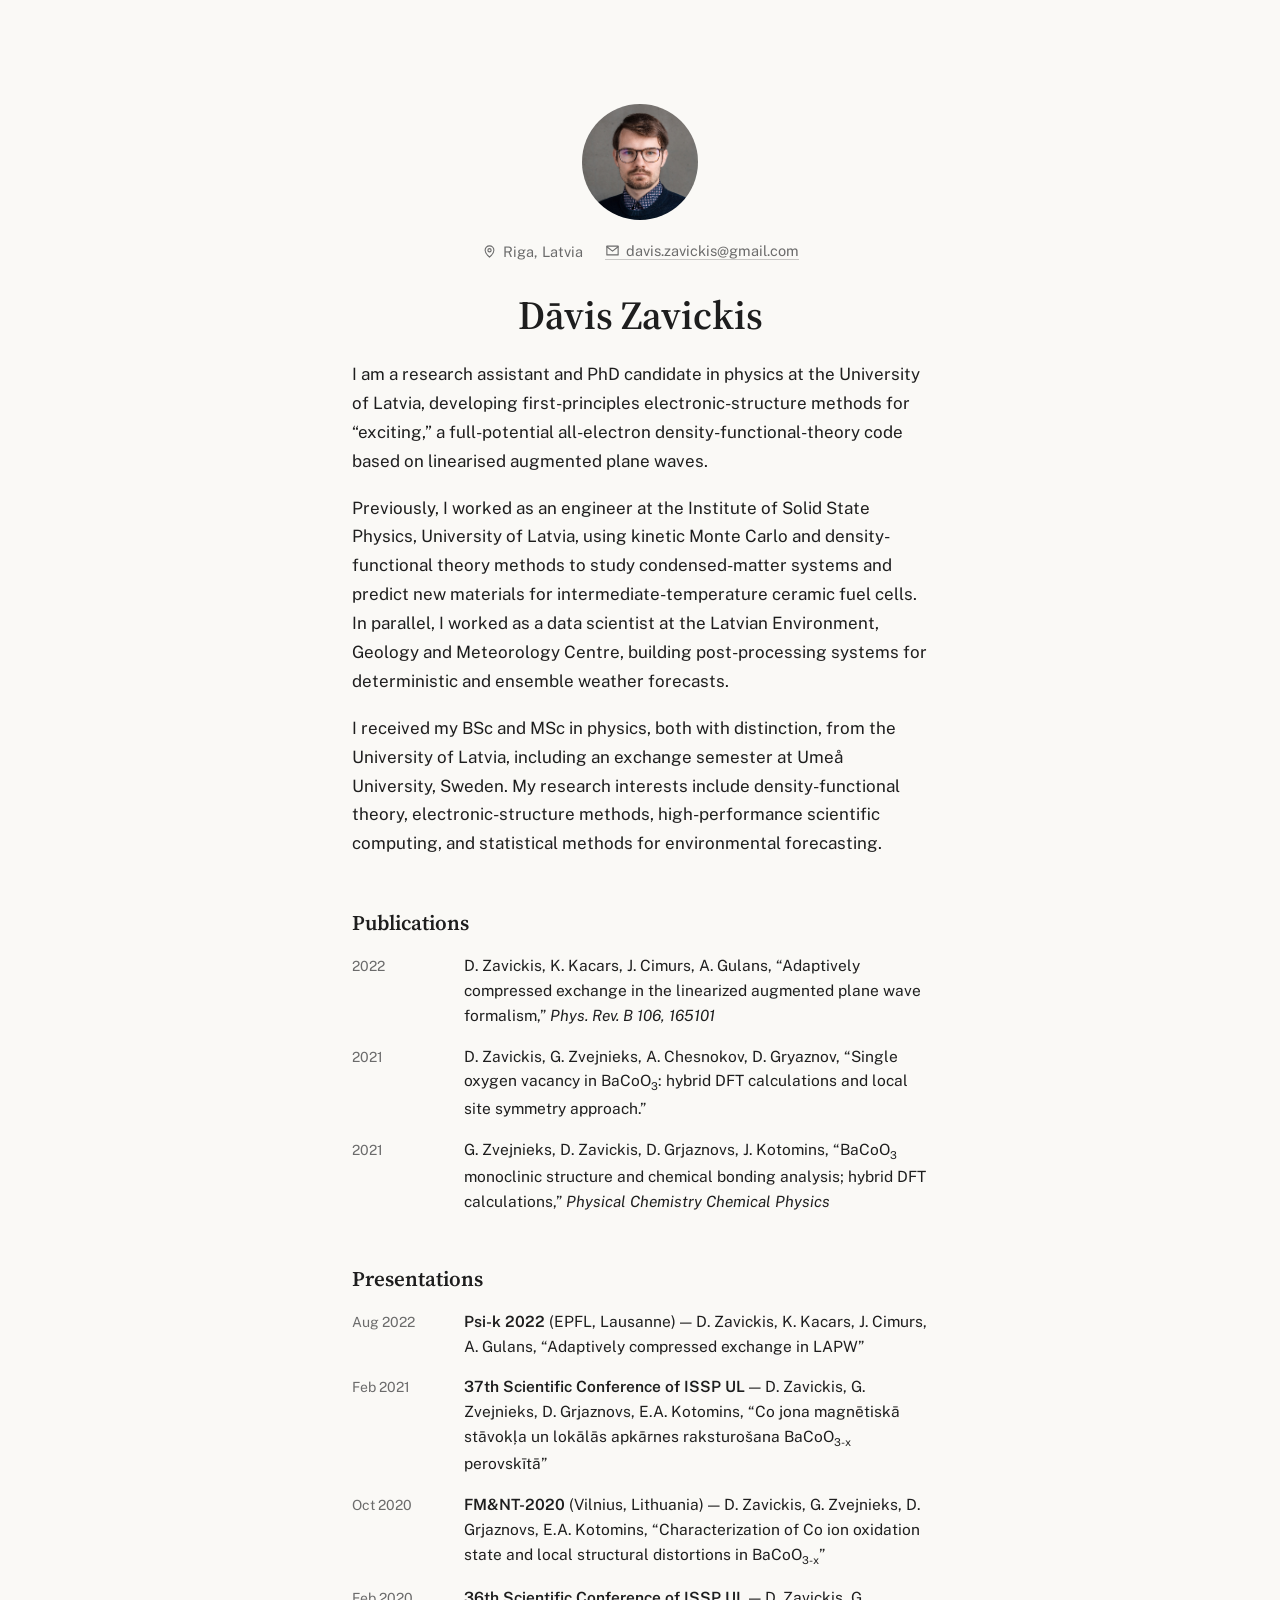
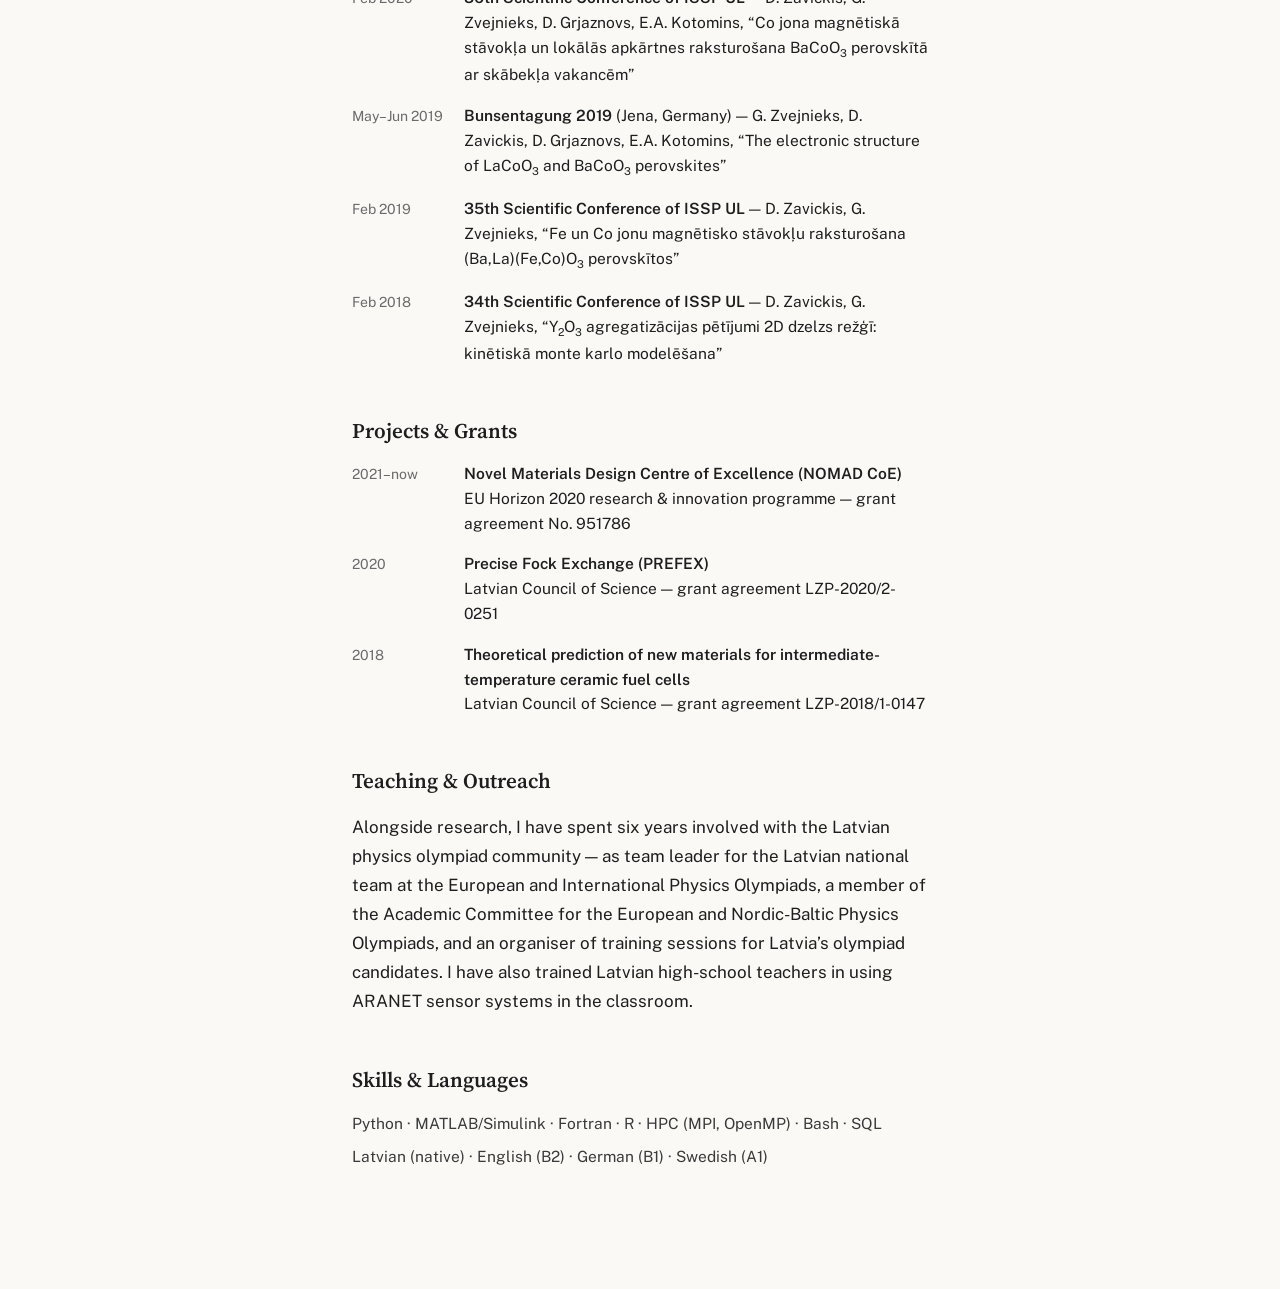
==== index.html @ 229029e9 "c" ====
<!doctype html>
<html lang="en">
<head>
<meta charset="utf-8">
<meta name="viewport" content="width=device-width, initial-scale=1">
<title>Dāvis Zavickis</title>
<meta name="description" content="Dāvis Zavickis — physicist, University of Latvia">
<link rel="preconnect" href="https://fonts.googleapis.com">
<link rel="stylesheet" href="https://fonts.googleapis.com/css2?family=Source+Serif+4:opsz,wght@8..60,500;8..60,600;8..60,700&family=Public+Sans:wght@400;500;600&display=swap">
<link rel="stylesheet" href="style.css">
</head>
<body>
<main>

  <img class="photo" src="photo.png" alt="Photo of Dāvis Zavickis">

  <div class="meta">
    <span class="meta-item">
      <svg width="15" height="15" viewBox="0 0 24 24" fill="none" stroke="currentColor" stroke-width="1.8" stroke-linecap="round" stroke-linejoin="round" aria-hidden="true"><path d="M12 21s-7-6.1-7-11a7 7 0 0 1 14 0c0 4.9-7 11-7 11z"/><circle cx="12" cy="10" r="2.6"/></svg>
      Riga, Latvia
    </span>
    <a class="meta-item" href="mailto:davis.zavickis@gmail.com" aria-label="Email Dāvis Zavickis">
      <svg width="15" height="15" viewBox="0 0 24 24" fill="none" stroke="currentColor" stroke-width="1.8" stroke-linecap="round" stroke-linejoin="round" aria-hidden="true"><path d="M3 5h18v14H3z"/><path d="M3 6l9 7 9-7"/></svg>
      davis.zavickis@gmail.com
    </a>
  </div>

  <h1>Dāvis Zavickis</h1>

  <p>I am a research assistant and PhD candidate in physics at the University of Latvia, developing first-principles electronic-structure methods for &ldquo;exciting,&rdquo; a full-potential all-electron density-functional-theory code based on linearised augmented plane waves.</p>

  <p>Previously, I worked as an engineer at the Institute of Solid State Physics, University of Latvia, using kinetic Monte Carlo and density-functional theory methods to study condensed-matter systems and predict new materials for intermediate-temperature ceramic fuel cells. In parallel, I worked as a data scientist at the Latvian Environment, Geology and Meteorology Centre, building post-processing systems for deterministic and ensemble weather forecasts.</p>

  <p>I received my BSc and MSc in physics, both with distinction, from the University of Latvia, including an exchange semester at Ume&aring; University, Sweden. My research interests include density-functional theory, electronic-structure methods, high-performance scientific computing, and statistical methods for environmental forecasting.</p>

  <h2>Publications</h2>

  <div class="entry">
    <div class="year">2022</div>
    <div>D. Zavickis, K. Kacars, J. Cimurs, A. Gulans, &ldquo;Adaptively compressed exchange in the linearized augmented plane wave formalism,&rdquo; <em>Phys. Rev. B 106, 165101</em></div>
  </div>
  <div class="entry">
    <div class="year">2021</div>
    <div>D. Zavickis, G. Zvejnieks, A. Chesnokov, D. Gryaznov, &ldquo;Single oxygen vacancy in BaCoO<sub>3</sub>: hybrid DFT calculations and local site symmetry approach.&rdquo;</div>
  </div>
  <div class="entry">
    <div class="year">2021</div>
    <div>G. Zvejnieks, D. Zavickis, D. Grjaznovs, J. Kotomins, &ldquo;BaCoO<sub>3</sub> monoclinic structure and chemical bonding analysis; hybrid DFT calculations,&rdquo; <em>Physical Chemistry Chemical Physics</em></div>
  </div>

  <h2>Presentations</h2>

  <div class="entry">
    <div class="year">Aug 2022</div>
    <div><strong>Psi-k 2022</strong> (EPFL, Lausanne) &mdash; D. Zavickis, K. Kacars, J. Cimurs, A. Gulans, &ldquo;Adaptively compressed exchange in LAPW&rdquo;</div>
  </div>
  <div class="entry">
    <div class="year">Feb 2021</div>
    <div><strong>37th Scientific Conference of ISSP UL</strong> &mdash; D. Zavickis, G. Zvejnieks, D. Grjaznovs, E.A. Kotomins, &ldquo;Co jona magnētiskā stāvokļa un lokālās apkārnes raksturošana BaCoO<sub>3-x</sub> perovskītā&rdquo;</div>
  </div>
  <div class="entry">
    <div class="year">Oct 2020</div>
    <div><strong>FM&amp;NT-2020</strong> (Vilnius, Lithuania) &mdash; D. Zavickis, G. Zvejnieks, D. Grjaznovs, E.A. Kotomins, &ldquo;Characterization of Co ion oxidation state and local structural distortions in BaCoO<sub>3-x</sub>&rdquo;</div>
  </div>
  <div class="entry">
    <div class="year">Feb 2020</div>
    <div><strong>36th Scientific Conference of ISSP UL</strong> &mdash; D. Zavickis, G. Zvejnieks, D. Grjaznovs, E.A. Kotomins, &ldquo;Co jona magnētiskā stāvokļa un lokālās apkārtnes raksturošana BaCoO<sub>3</sub> perovskītā ar skābekļa vakancēm&rdquo;</div>
  </div>
  <div class="entry">
    <div class="year">May&ndash;Jun 2019</div>
    <div><strong>Bunsentagung 2019</strong> (Jena, Germany) &mdash; G. Zvejnieks, D. Zavickis, D. Grjaznovs, E.A. Kotomins, &ldquo;The electronic structure of LaCoO<sub>3</sub> and BaCoO<sub>3</sub> perovskites&rdquo;</div>
  </div>
  <div class="entry">
    <div class="year">Feb 2019</div>
    <div><strong>35th Scientific Conference of ISSP UL</strong> &mdash; D. Zavickis, G. Zvejnieks, &ldquo;Fe un Co jonu magnētisko stāvokļu raksturošana (Ba,La)(Fe,Co)O<sub>3</sub> perovskītos&rdquo;</div>
  </div>
  <div class="entry">
    <div class="year">Feb 2018</div>
    <div><strong>34th Scientific Conference of ISSP UL</strong> &mdash; D. Zavickis, G. Zvejnieks, &ldquo;Y<sub>2</sub>O<sub>3</sub> agregatizācijas pētījumi 2D dzelzs režģī: kinētiskā monte karlo modelēšana&rdquo;</div>
  </div>

  <h2>Projects &amp; Grants</h2>

  <div class="entry">
    <div class="year">2021&ndash;now</div>
    <div><strong>Novel Materials Design Centre of Excellence (NOMAD CoE)</strong><br>EU Horizon 2020 research &amp; innovation programme &mdash; grant agreement No. 951786</div>
  </div>
  <div class="entry">
    <div class="year">2020</div>
    <div><strong>Precise Fock Exchange (PREFEX)</strong><br>Latvian Council of Science &mdash; grant agreement LZP-2020/2-0251</div>
  </div>
  <div class="entry">
    <div class="year">2018</div>
    <div><strong>Theoretical prediction of new materials for intermediate-temperature ceramic fuel cells</strong><br>Latvian Council of Science &mdash; grant agreement LZP-2018/1-0147</div>
  </div>

  <h2>Teaching &amp; Outreach</h2>
  <p>Alongside research, I have spent six years involved with the Latvian physics olympiad community &mdash; as team leader for the Latvian national team at the European and International Physics Olympiads, a member of the Academic Committee for the European and Nordic-Baltic Physics Olympiads, and an organiser of training sessions for Latvia&rsquo;s olympiad candidates. I have also trained Latvian high-school teachers in using ARANET sensor systems in the classroom.</p>

  <h2>Skills &amp; Languages</h2>
  <p class="compact">Python &middot; MATLAB/Simulink &middot; Fortran &middot; R &middot; HPC (MPI, OpenMP) &middot; Bash &middot; SQL</p>
  <p class="compact">Latvian (native) &middot; English (B2) &middot; German (B1) &middot; Swedish (A1)</p>

</main>
</body>
</html>
---- style.css ----
* { box-sizing: border-box; }

:root {
  --bg: #FAF9F6;
  --text: #1E1E1E;
  --muted: #6B6B6B;
  --accent: #2F5D62;
  --accent-dark: #1D3F43;
}

body {
  margin: 0;
  background: var(--bg);
  color: var(--text);
  font-family: 'Public Sans', system-ui, -apple-system, sans-serif;
}

main {
  max-width: 640px;
  margin: 0 auto;
  padding: clamp(56px, 9vw, 104px) clamp(20px, 6vw, 32px) 120px;
}

h1, h2 {
  font-family: 'Source Serif 4', Georgia, serif;
  font-weight: 600;
  margin: 0;
}

h1 {
  font-size: clamp(30px, 5vw, 40px);
  text-align: center;
  margin-top: 28px;
}

h2 {
  font-size: 21px;
  margin-top: 50px;
  margin-bottom: 16px;
}

p {
  font-size: 17px;
  line-height: 1.7;
  margin: 18px 0 0;
}

p.compact {
  font-size: 15.5px;
  line-height: 1.7;
  color: #3A3A3A;
  margin: 6px 0 0;
}

a {
  color: var(--accent);
  text-decoration: none;
  border-bottom: 1px solid rgba(47, 93, 98, 0.35);
}

a:hover {
  color: var(--accent-dark);
  border-bottom-color: var(--accent-dark);
}

em { font-style: italic; }
strong { font-weight: 600; }
sub { font-size: 0.7em; }

.photo {
  display: block;
  width: 116px;
  height: 116px;
  border-radius: 50%;
  object-fit: cover;
  margin: 0 auto 22px;
}

.meta {
  display: flex;
  justify-content: center;
  align-items: center;
  gap: 22px;
  color: var(--muted);
  font-size: 14.5px;
  flex-wrap: wrap;
}

.meta-item {
  display: inline-flex;
  align-items: center;
  gap: 6px;
}

a.meta-item {
  color: var(--muted);
  border-bottom: 1px solid rgba(107, 107, 107, 0.35);
}

a.meta-item:hover {
  color: var(--text);
  border-bottom-color: var(--text);
}

.entry {
  display: grid;
  grid-template-columns: 96px 1fr;
  gap: 16px;
  margin-bottom: 16px;
  font-size: 15.5px;
  line-height: 1.6;
}

.entry .year {
  color: var(--muted);
  font-size: 14px;
  padding-top: 2px;
}

@media (max-width: 480px) {
  .entry {
    grid-template-columns: 72px 1fr;
  }
}
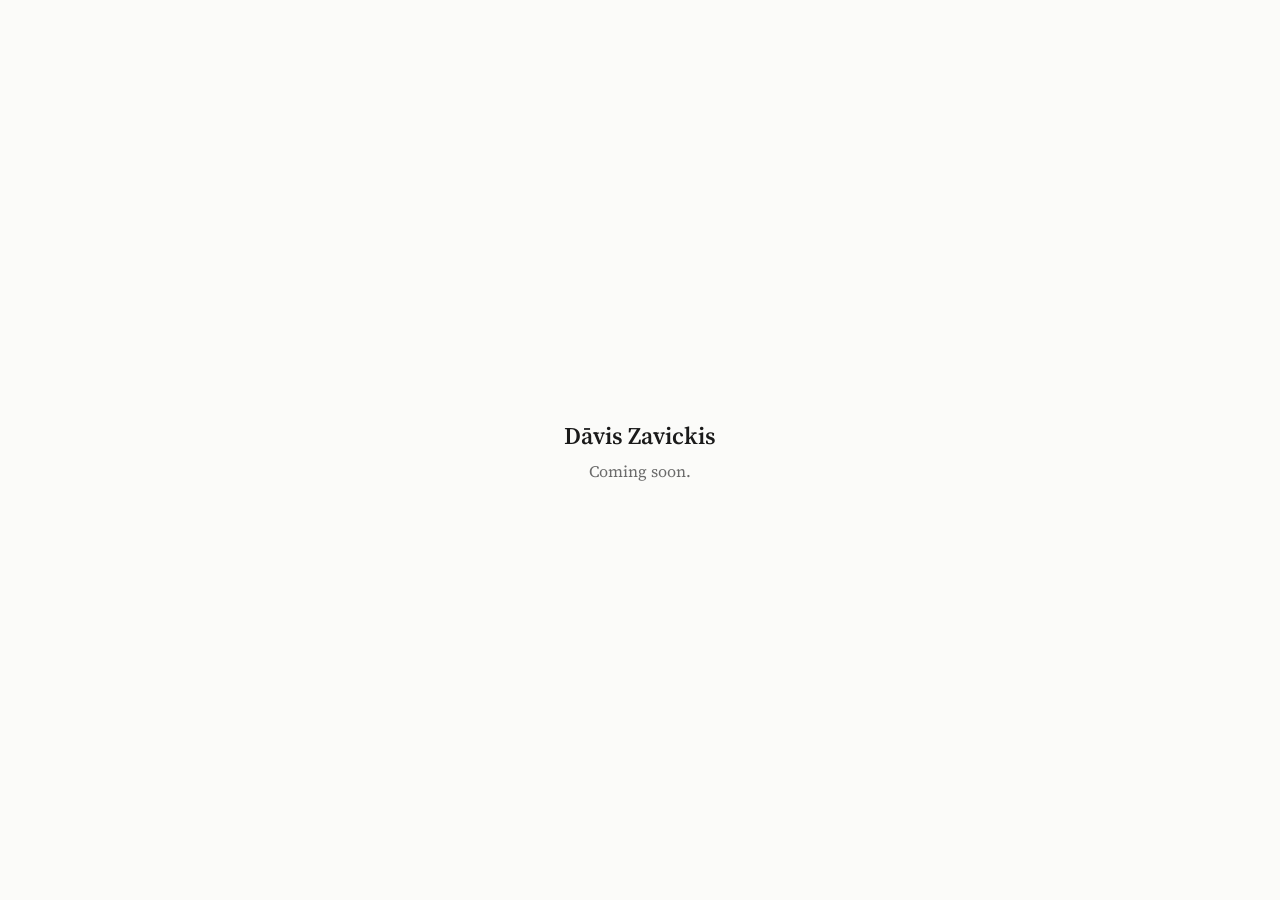
==== commit 35fc9c94: "Hide homepage behind Coming soon placeholder; move content to draft.html Co-Authored-By: Claude Opus" ====
--- a/index.html
+++ b/index.html
@@ -3,104 +3,36 @@
 <head>
 <meta charset="utf-8">
 <meta name="viewport" content="width=device-width, initial-scale=1">
+<meta name="robots" content="noindex">
 <title>Dāvis Zavickis</title>
-<meta name="description" content="Dāvis Zavickis — physicist, University of Latvia">
 <link rel="preconnect" href="https://fonts.googleapis.com">
-<link rel="stylesheet" href="https://fonts.googleapis.com/css2?family=Source+Serif+4:opsz,wght@8..60,500;8..60,600;8..60,700&family=Public+Sans:wght@400;500;600&display=swap">
-<link rel="stylesheet" href="style.css">
+<link rel="stylesheet" href="https://fonts.googleapis.com/css2?family=Source+Serif+4:opsz,wght@8..60,500;8..60,600&display=swap">
+<style>
+  :root { --ink: #1a1a1a; --muted: #6b6b6b; --bg: #fbfbf9; }
+  @media (prefers-color-scheme: dark) {
+    :root:not([data-theme="light"]) { --ink: #ececec; --muted: #9a9a9a; --bg: #121212; }
+  }
+  html, body { height: 100%; }
+  body {
+    margin: 0;
+    background: var(--bg);
+    color: var(--ink);
+    font-family: "Source Serif 4", Georgia, serif;
+    display: flex;
+    align-items: center;
+    justify-content: center;
+    text-align: center;
+    padding: 24px;
+    box-sizing: border-box;
+  }
+  h1 { font-size: 1.5rem; font-weight: 600; margin: 0 0 .5rem; }
+  p { color: var(--muted); margin: 0; font-size: 1rem; }
+</style>
 </head>
 <body>
-<main>
-
-  <img class="photo" src="photo.png" alt="Photo of Dāvis Zavickis">
-
-  <div class="meta">
-    <span class="meta-item">
-      <svg width="15" height="15" viewBox="0 0 24 24" fill="none" stroke="currentColor" stroke-width="1.8" stroke-linecap="round" stroke-linejoin="round" aria-hidden="true"><path d="M12 21s-7-6.1-7-11a7 7 0 0 1 14 0c0 4.9-7 11-7 11z"/><circle cx="12" cy="10" r="2.6"/></svg>
-      Riga, Latvia
-    </span>
-    <a class="meta-item" href="mailto:davis.zavickis@gmail.com" aria-label="Email Dāvis Zavickis">
-      <svg width="15" height="15" viewBox="0 0 24 24" fill="none" stroke="currentColor" stroke-width="1.8" stroke-linecap="round" stroke-linejoin="round" aria-hidden="true"><path d="M3 5h18v14H3z"/><path d="M3 6l9 7 9-7"/></svg>
-      davis.zavickis@gmail.com
-    </a>
-  </div>
-
-  <h1>Dāvis Zavickis</h1>
-
-  <p>I am a research assistant and PhD candidate in physics at the University of Latvia, developing first-principles electronic-structure methods for &ldquo;exciting,&rdquo; a full-potential all-electron density-functional-theory code based on linearised augmented plane waves.</p>
-
-  <p>Previously, I worked as an engineer at the Institute of Solid State Physics, University of Latvia, using kinetic Monte Carlo and density-functional theory methods to study condensed-matter systems and predict new materials for intermediate-temperature ceramic fuel cells. In parallel, I worked as a data scientist at the Latvian Environment, Geology and Meteorology Centre, building post-processing systems for deterministic and ensemble weather forecasts.</p>
-
-  <p>I received my BSc and MSc in physics, both with distinction, from the University of Latvia, including an exchange semester at Ume&aring; University, Sweden. My research interests include density-functional theory, electronic-structure methods, high-performance scientific computing, and statistical methods for environmental forecasting.</p>
-
-  <h2>Publications</h2>
-
-  <div class="entry">
-    <div class="year">2022</div>
-    <div>D. Zavickis, K. Kacars, J. Cimurs, A. Gulans, &ldquo;Adaptively compressed exchange in the linearized augmented plane wave formalism,&rdquo; <em>Phys. Rev. B 106, 165101</em></div>
-  </div>
-  <div class="entry">
-    <div class="year">2021</div>
-    <div>D. Zavickis, G. Zvejnieks, A. Chesnokov, D. Gryaznov, &ldquo;Single oxygen vacancy in BaCoO<sub>3</sub>: hybrid DFT calculations and local site symmetry approach.&rdquo;</div>
-  </div>
-  <div class="entry">
-    <div class="year">2021</div>
-    <div>G. Zvejnieks, D. Zavickis, D. Grjaznovs, J. Kotomins, &ldquo;BaCoO<sub>3</sub> monoclinic structure and chemical bonding analysis; hybrid DFT calculations,&rdquo; <em>Physical Chemistry Chemical Physics</em></div>
-  </div>
-
-  <h2>Presentations</h2>
-
-  <div class="entry">
-    <div class="year">Aug 2022</div>
-    <div><strong>Psi-k 2022</strong> (EPFL, Lausanne) &mdash; D. Zavickis, K. Kacars, J. Cimurs, A. Gulans, &ldquo;Adaptively compressed exchange in LAPW&rdquo;</div>
-  </div>
-  <div class="entry">
-    <div class="year">Feb 2021</div>
-    <div><strong>37th Scientific Conference of ISSP UL</strong> &mdash; D. Zavickis, G. Zvejnieks, D. Grjaznovs, E.A. Kotomins, &ldquo;Co jona magnētiskā stāvokļa un lokālās apkārnes raksturošana BaCoO<sub>3-x</sub> perovskītā&rdquo;</div>
-  </div>
-  <div class="entry">
-    <div class="year">Oct 2020</div>
-    <div><strong>FM&amp;NT-2020</strong> (Vilnius, Lithuania) &mdash; D. Zavickis, G. Zvejnieks, D. Grjaznovs, E.A. Kotomins, &ldquo;Characterization of Co ion oxidation state and local structural distortions in BaCoO<sub>3-x</sub>&rdquo;</div>
-  </div>
-  <div class="entry">
-    <div class="year">Feb 2020</div>
-    <div><strong>36th Scientific Conference of ISSP UL</strong> &mdash; D. Zavickis, G. Zvejnieks, D. Grjaznovs, E.A. Kotomins, &ldquo;Co jona magnētiskā stāvokļa un lokālās apkārtnes raksturošana BaCoO<sub>3</sub> perovskītā ar skābekļa vakancēm&rdquo;</div>
-  </div>
-  <div class="entry">
-    <div class="year">May&ndash;Jun 2019</div>
-    <div><strong>Bunsentagung 2019</strong> (Jena, Germany) &mdash; G. Zvejnieks, D. Zavickis, D. Grjaznovs, E.A. Kotomins, &ldquo;The electronic structure of LaCoO<sub>3</sub> and BaCoO<sub>3</sub> perovskites&rdquo;</div>
-  </div>
-  <div class="entry">
-    <div class="year">Feb 2019</div>
-    <div><strong>35th Scientific Conference of ISSP UL</strong> &mdash; D. Zavickis, G. Zvejnieks, &ldquo;Fe un Co jonu magnētisko stāvokļu raksturošana (Ba,La)(Fe,Co)O<sub>3</sub> perovskītos&rdquo;</div>
-  </div>
-  <div class="entry">
-    <div class="year">Feb 2018</div>
-    <div><strong>34th Scientific Conference of ISSP UL</strong> &mdash; D. Zavickis, G. Zvejnieks, &ldquo;Y<sub>2</sub>O<sub>3</sub> agregatizācijas pētījumi 2D dzelzs režģī: kinētiskā monte karlo modelēšana&rdquo;</div>
-  </div>
-
-  <h2>Projects &amp; Grants</h2>
-
-  <div class="entry">
-    <div class="year">2021&ndash;now</div>
-    <div><strong>Novel Materials Design Centre of Excellence (NOMAD CoE)</strong><br>EU Horizon 2020 research &amp; innovation programme &mdash; grant agreement No. 951786</div>
-  </div>
-  <div class="entry">
-    <div class="year">2020</div>
-    <div><strong>Precise Fock Exchange (PREFEX)</strong><br>Latvian Council of Science &mdash; grant agreement LZP-2020/2-0251</div>
-  </div>
-  <div class="entry">
-    <div class="year">2018</div>
-    <div><strong>Theoretical prediction of new materials for intermediate-temperature ceramic fuel cells</strong><br>Latvian Council of Science &mdash; grant agreement LZP-2018/1-0147</div>
-  </div>
-
-  <h2>Teaching &amp; Outreach</h2>
-  <p>Alongside research, I have spent six years involved with the Latvian physics olympiad community &mdash; as team leader for the Latvian national team at the European and International Physics Olympiads, a member of the Academic Committee for the European and Nordic-Baltic Physics Olympiads, and an organiser of training sessions for Latvia&rsquo;s olympiad candidates. I have also trained Latvian high-school teachers in using ARANET sensor systems in the classroom.</p>
-
-  <h2>Skills &amp; Languages</h2>
-  <p class="compact">Python &middot; MATLAB/Simulink &middot; Fortran &middot; R &middot; HPC (MPI, OpenMP) &middot; Bash &middot; SQL</p>
-  <p class="compact">Latvian (native) &middot; English (B2) &middot; German (B1) &middot; Swedish (A1)</p>
-
-</main>
+  <main>
+    <h1>Dāvis Zavickis</h1>
+    <p>Coming soon.</p>
+  </main>
 </body>
 </html>
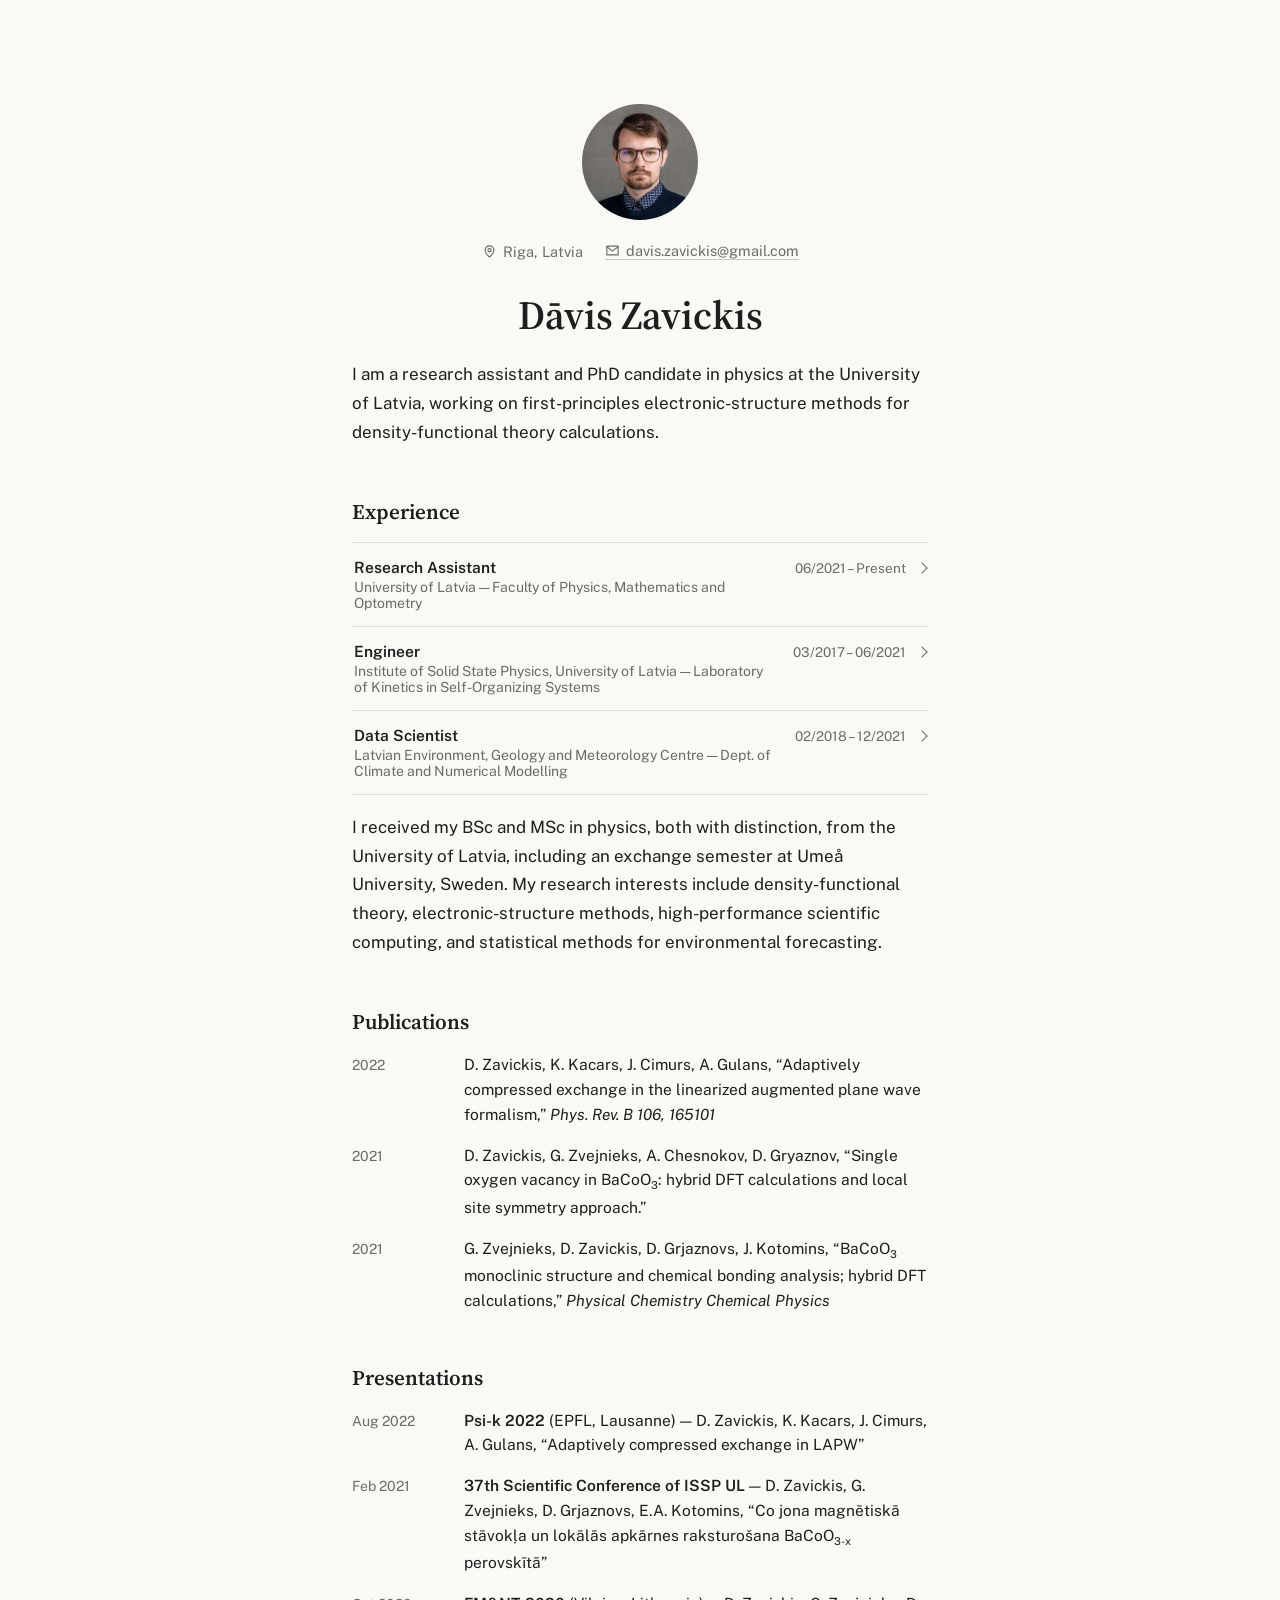
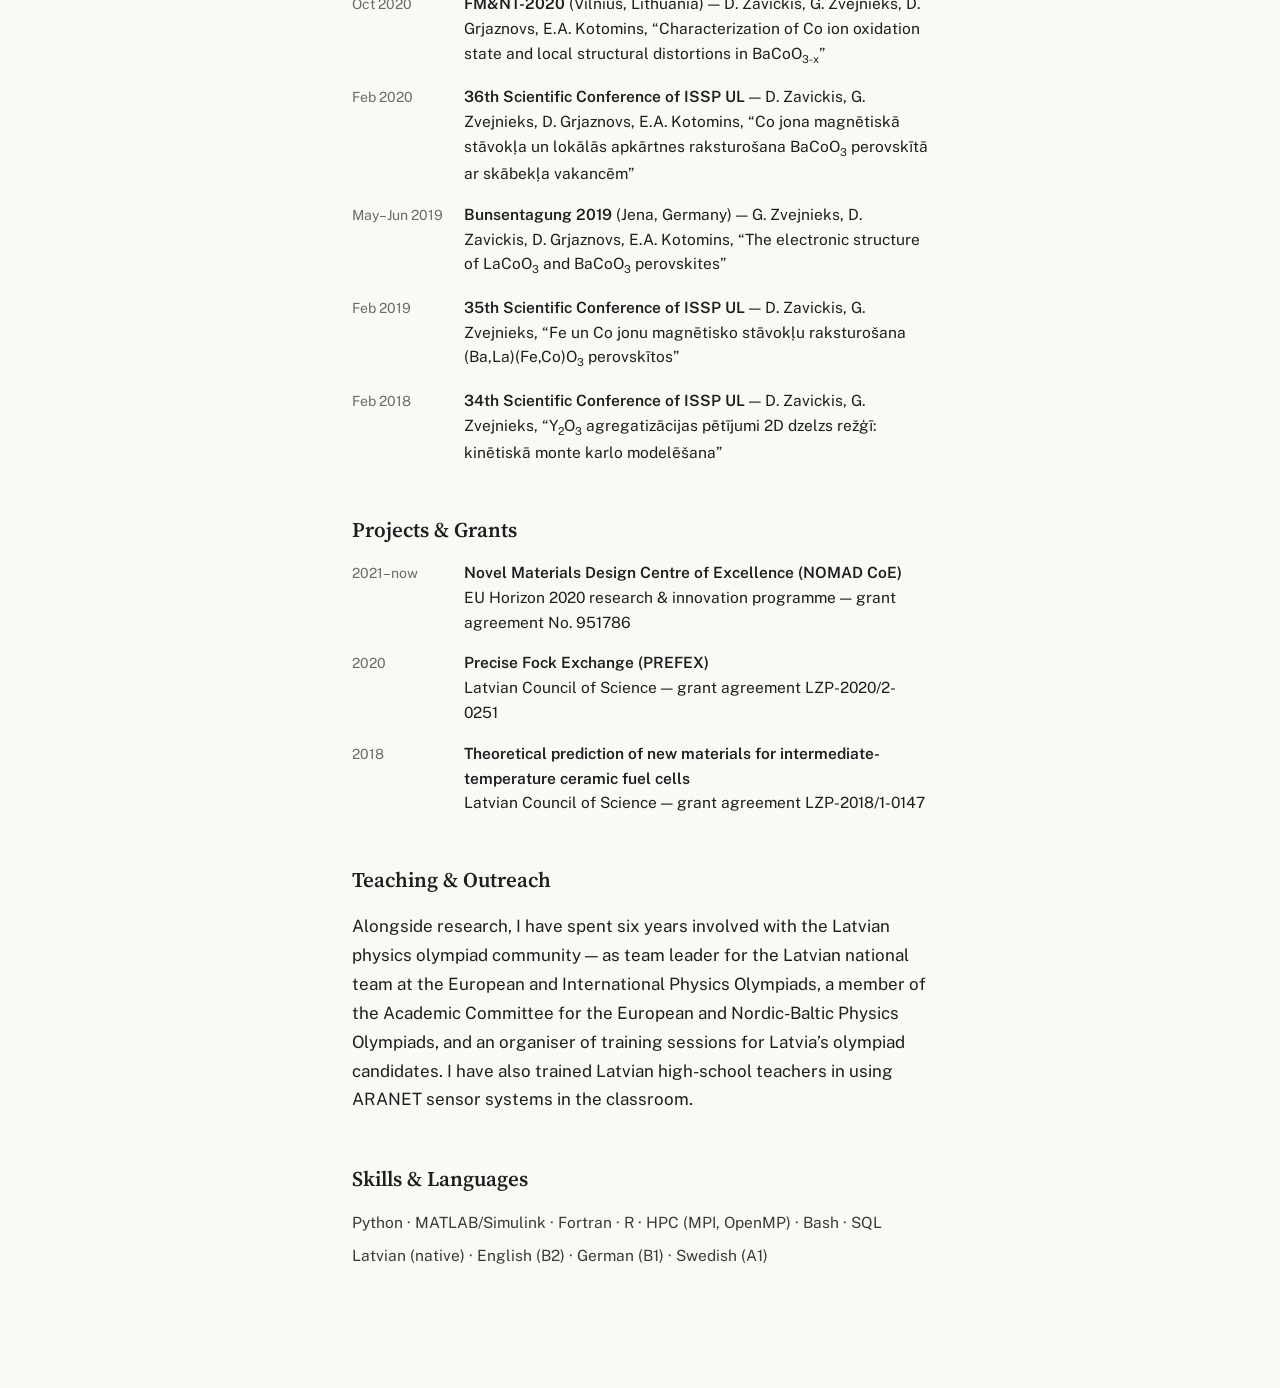
==== commit d6c93758: "Dropdown" ====
--- a/index.html
+++ b/index.html
@@ -3,36 +3,170 @@
 <head>
 <meta charset="utf-8">
 <meta name="viewport" content="width=device-width, initial-scale=1">
-<meta name="robots" content="noindex">
 <title>Dāvis Zavickis</title>
+<meta name="description" content="Dāvis Zavickis — physicist, University of Latvia">
 <link rel="preconnect" href="https://fonts.googleapis.com">
-<link rel="stylesheet" href="https://fonts.googleapis.com/css2?family=Source+Serif+4:opsz,wght@8..60,500;8..60,600&display=swap">
-<style>
-  :root { --ink: #1a1a1a; --muted: #6b6b6b; --bg: #fbfbf9; }
-  @media (prefers-color-scheme: dark) {
-    :root:not([data-theme="light"]) { --ink: #ececec; --muted: #9a9a9a; --bg: #121212; }
-  }
-  html, body { height: 100%; }
-  body {
-    margin: 0;
-    background: var(--bg);
-    color: var(--ink);
-    font-family: "Source Serif 4", Georgia, serif;
-    display: flex;
-    align-items: center;
-    justify-content: center;
-    text-align: center;
-    padding: 24px;
-    box-sizing: border-box;
-  }
-  h1 { font-size: 1.5rem; font-weight: 600; margin: 0 0 .5rem; }
-  p { color: var(--muted); margin: 0; font-size: 1rem; }
-</style>
+<link rel="stylesheet" href="https://fonts.googleapis.com/css2?family=Source+Serif+4:opsz,wght@8..60,500;8..60,600;8..60,700&family=Public+Sans:wght@400;500;600&display=swap">
+<link rel="stylesheet" href="style.css">
 </head>
 <body>
-  <main>
-    <h1>Dāvis Zavickis</h1>
-    <p>Coming soon.</p>
-  </main>
+<main>
+
+  <img class="photo" src="photo.png" alt="Photo of Dāvis Zavickis">
+
+  <div class="meta">
+    <span class="meta-item">
+      <svg width="15" height="15" viewBox="0 0 24 24" fill="none" stroke="currentColor" stroke-width="1.8" stroke-linecap="round" stroke-linejoin="round" aria-hidden="true"><path d="M12 21s-7-6.1-7-11a7 7 0 0 1 14 0c0 4.9-7 11-7 11z"/><circle cx="12" cy="10" r="2.6"/></svg>
+      Riga, Latvia
+    </span>
+    <a class="meta-item" href="mailto:davis.zavickis@gmail.com" aria-label="Email Dāvis Zavickis">
+      <svg width="15" height="15" viewBox="0 0 24 24" fill="none" stroke="currentColor" stroke-width="1.8" stroke-linecap="round" stroke-linejoin="round" aria-hidden="true"><path d="M3 5h18v14H3z"/><path d="M3 6l9 7 9-7"/></svg>
+      davis.zavickis@gmail.com
+    </a>
+  </div>
+
+  <h1>Dāvis Zavickis</h1>
+
+  <p>I am a research assistant and PhD candidate in physics at the University of Latvia, working on first-principles electronic-structure methods for density-functional theory calculations.</p>
+
+  <h2>Experience</h2>
+  <div class="experience">
+
+    <details class="exp-item">
+      <summary class="exp-summary">
+        <div class="exp-summary-row">
+          <span class="exp-summary-main">
+          <span class="exp-title">Research Assistant</span>
+          <span class="exp-org">University of Latvia &mdash; Faculty of Physics, Mathematics and Optometry</span>
+        </span>
+        <span class="exp-summary-right">
+          <span class="exp-dates">06/2021 &ndash; Present</span>
+          <span class="chevron" aria-hidden="true"></span>
+        </span>
+        </div>
+      </summary>
+      <div class="exp-detail">
+        <ul>
+          <li>Development and implementation of novel first-principles methods in &ldquo;exciting,&rdquo; a full-potential all-electron density-functional-theory (DFT) software package employing linearised augmented plane waves (LAPW).</li>
+        </ul>
+      </div>
+    </details>
+
+    <details class="exp-item">
+      <summary class="exp-summary">
+        <div class="exp-summary-row">
+          <span class="exp-summary-main">
+          <span class="exp-title">Engineer</span>
+          <span class="exp-org">Institute of Solid State Physics, University of Latvia &mdash; Laboratory of Kinetics in Self-Organizing Systems</span>
+        </span>
+        <span class="exp-summary-right">
+          <span class="exp-dates">03/2017 &ndash; 06/2021</span>
+          <span class="chevron" aria-hidden="true"></span>
+        </span>
+        </div>
+      </summary>
+      <div class="exp-detail">
+        <ul>
+          <li>Kinetic Monte Carlo modelling of bimolecular processes in condensed-matter systems.</li>
+          <li>Electronic structure calculations using density-functional theory methods.</li>
+          <li>Theoretical prediction of novel materials for intermediate-temperature proton-conducting ceramic fuel cells.</li>
+        </ul>
+      </div>
+    </details>
+
+    <details class="exp-item">
+      <summary class="exp-summary">
+        <div class="exp-summary-row">
+          <span class="exp-summary-main">
+          <span class="exp-title">Data Scientist</span>
+          <span class="exp-org">Latvian Environment, Geology and Meteorology Centre &mdash; Dept. of Climate and Numerical Modelling</span>
+        </span>
+        <span class="exp-summary-right">
+          <span class="exp-dates">02/2018 &ndash; 12/2021</span>
+          <span class="chevron" aria-hidden="true"></span>
+        </span>
+        </div>
+      </summary>
+      <div class="exp-detail">
+        <ul>
+          <li>Developed deterministic and ensemble weather-forecast post-processing methods and built the associated post-processing system.</li>
+          <li>Automated a range of operational products, including an alert system for hazardous weather conditions, data-aggregation procedures, and statistical data analysis.</li>
+        </ul>
+      </div>
+    </details>
+
+  </div>
+
+  <p>I received my BSc and MSc in physics, both with distinction, from the University of Latvia, including an exchange semester at Ume&aring; University, Sweden. My research interests include density-functional theory, electronic-structure methods, high-performance scientific computing, and statistical methods for environmental forecasting.</p>
+
+  <h2>Publications</h2>
+
+  <div class="entry">
+    <div class="year">2022</div>
+    <div>D. Zavickis, K. Kacars, J. Cimurs, A. Gulans, &ldquo;Adaptively compressed exchange in the linearized augmented plane wave formalism,&rdquo; <em>Phys. Rev. B 106, 165101</em></div>
+  </div>
+  <div class="entry">
+    <div class="year">2021</div>
+    <div>D. Zavickis, G. Zvejnieks, A. Chesnokov, D. Gryaznov, &ldquo;Single oxygen vacancy in BaCoO<sub>3</sub>: hybrid DFT calculations and local site symmetry approach.&rdquo;</div>
+  </div>
+  <div class="entry">
+    <div class="year">2021</div>
+    <div>G. Zvejnieks, D. Zavickis, D. Grjaznovs, J. Kotomins, &ldquo;BaCoO<sub>3</sub> monoclinic structure and chemical bonding analysis; hybrid DFT calculations,&rdquo; <em>Physical Chemistry Chemical Physics</em></div>
+  </div>
+
+  <h2>Presentations</h2>
+
+  <div class="entry">
+    <div class="year">Aug 2022</div>
+    <div><strong>Psi-k 2022</strong> (EPFL, Lausanne) &mdash; D. Zavickis, K. Kacars, J. Cimurs, A. Gulans, &ldquo;Adaptively compressed exchange in LAPW&rdquo;</div>
+  </div>
+  <div class="entry">
+    <div class="year">Feb 2021</div>
+    <div><strong>37th Scientific Conference of ISSP UL</strong> &mdash; D. Zavickis, G. Zvejnieks, D. Grjaznovs, E.A. Kotomins, &ldquo;Co jona magnētiskā stāvokļa un lokālās apkārnes raksturošana BaCoO<sub>3-x</sub> perovskītā&rdquo;</div>
+  </div>
+  <div class="entry">
+    <div class="year">Oct 2020</div>
+    <div><strong>FM&amp;NT-2020</strong> (Vilnius, Lithuania) &mdash; D. Zavickis, G. Zvejnieks, D. Grjaznovs, E.A. Kotomins, &ldquo;Characterization of Co ion oxidation state and local structural distortions in BaCoO<sub>3-x</sub>&rdquo;</div>
+  </div>
+  <div class="entry">
+    <div class="year">Feb 2020</div>
+    <div><strong>36th Scientific Conference of ISSP UL</strong> &mdash; D. Zavickis, G. Zvejnieks, D. Grjaznovs, E.A. Kotomins, &ldquo;Co jona magnētiskā stāvokļa un lokālās apkārtnes raksturošana BaCoO<sub>3</sub> perovskītā ar skābekļa vakancēm&rdquo;</div>
+  </div>
+  <div class="entry">
+    <div class="year">May&ndash;Jun 2019</div>
+    <div><strong>Bunsentagung 2019</strong> (Jena, Germany) &mdash; G. Zvejnieks, D. Zavickis, D. Grjaznovs, E.A. Kotomins, &ldquo;The electronic structure of LaCoO<sub>3</sub> and BaCoO<sub>3</sub> perovskites&rdquo;</div>
+  </div>
+  <div class="entry">
+    <div class="year">Feb 2019</div>
+    <div><strong>35th Scientific Conference of ISSP UL</strong> &mdash; D. Zavickis, G. Zvejnieks, &ldquo;Fe un Co jonu magnētisko stāvokļu raksturošana (Ba,La)(Fe,Co)O<sub>3</sub> perovskītos&rdquo;</div>
+  </div>
+  <div class="entry">
+    <div class="year">Feb 2018</div>
+    <div><strong>34th Scientific Conference of ISSP UL</strong> &mdash; D. Zavickis, G. Zvejnieks, &ldquo;Y<sub>2</sub>O<sub>3</sub> agregatizācijas pētījumi 2D dzelzs režģī: kinētiskā monte karlo modelēšana&rdquo;</div>
+  </div>
+
+  <h2>Projects &amp; Grants</h2>
+
+  <div class="entry">
+    <div class="year">2021&ndash;now</div>
+    <div><strong>Novel Materials Design Centre of Excellence (NOMAD CoE)</strong><br>EU Horizon 2020 research &amp; innovation programme &mdash; grant agreement No. 951786</div>
+  </div>
+  <div class="entry">
+    <div class="year">2020</div>
+    <div><strong>Precise Fock Exchange (PREFEX)</strong><br>Latvian Council of Science &mdash; grant agreement LZP-2020/2-0251</div>
+  </div>
+  <div class="entry">
+    <div class="year">2018</div>
+    <div><strong>Theoretical prediction of new materials for intermediate-temperature ceramic fuel cells</strong><br>Latvian Council of Science &mdash; grant agreement LZP-2018/1-0147</div>
+  </div>
+
+  <h2>Teaching &amp; Outreach</h2>
+  <p>Alongside research, I have spent six years involved with the Latvian physics olympiad community &mdash; as team leader for the Latvian national team at the European and International Physics Olympiads, a member of the Academic Committee for the European and Nordic-Baltic Physics Olympiads, and an organiser of training sessions for Latvia&rsquo;s olympiad candidates. I have also trained Latvian high-school teachers in using ARANET sensor systems in the classroom.</p>
+
+  <h2>Skills &amp; Languages</h2>
+  <p class="compact">Python &middot; MATLAB/Simulink &middot; Fortran &middot; R &middot; HPC (MPI, OpenMP) &middot; Bash &middot; SQL</p>
+  <p class="compact">Latvian (native) &middot; English (B2) &middot; German (B1) &middot; Swedish (A1)</p>
+
+</main>
 </body>
 </html>
--- a/style.css
+++ b/style.css
@@ -0,0 +1,240 @@
+* { box-sizing: border-box; }
+
+:root {
+  --bg: #FAF9F6;
+  --text: #1E1E1E;
+  --muted: #6B6B6B;
+  --accent: #2F5D62;
+  --accent-dark: #1D3F43;
+}
+
+body {
+  margin: 0;
+  background: var(--bg);
+  color: var(--text);
+  font-family: 'Public Sans', system-ui, -apple-system, sans-serif;
+}
+
+main {
+  max-width: 640px;
+  margin: 0 auto;
+  padding: clamp(56px, 9vw, 104px) clamp(20px, 6vw, 32px) 120px;
+}
+
+h1, h2 {
+  font-family: 'Source Serif 4', Georgia, serif;
+  font-weight: 600;
+  margin: 0;
+}
+
+h1 {
+  font-size: clamp(30px, 5vw, 40px);
+  text-align: center;
+  margin-top: 28px;
+}
+
+h2 {
+  font-size: 21px;
+  margin-top: 50px;
+  margin-bottom: 16px;
+}
+
+p {
+  font-size: 17px;
+  line-height: 1.7;
+  margin: 18px 0 0;
+}
+
+p.compact {
+  font-size: 15.5px;
+  line-height: 1.7;
+  color: #3A3A3A;
+  margin: 6px 0 0;
+}
+
+a {
+  color: var(--accent);
+  text-decoration: none;
+  border-bottom: 1px solid rgba(47, 93, 98, 0.35);
+}
+
+a:hover {
+  color: var(--accent-dark);
+  border-bottom-color: var(--accent-dark);
+}
+
+em { font-style: italic; }
+strong { font-weight: 600; }
+sub { font-size: 0.7em; }
+
+.photo {
+  display: block;
+  width: 116px;
+  height: 116px;
+  border-radius: 50%;
+  object-fit: cover;
+  margin: 0 auto 22px;
+}
+
+.meta {
+  display: flex;
+  justify-content: center;
+  align-items: center;
+  gap: 22px;
+  color: var(--muted);
+  font-size: 14.5px;
+  flex-wrap: wrap;
+}
+
+.meta-item {
+  display: inline-flex;
+  align-items: center;
+  gap: 6px;
+}
+
+a.meta-item {
+  color: var(--muted);
+  border-bottom: 1px solid rgba(107, 107, 107, 0.35);
+}
+
+a.meta-item:hover {
+  color: var(--text);
+  border-bottom-color: var(--text);
+}
+
+.experience {
+  margin-top: 4px;
+}
+
+.exp-item {
+  border-bottom: 1px solid rgba(107, 107, 107, 0.18);
+}
+
+.exp-item:first-child {
+  border-top: 1px solid rgba(107, 107, 107, 0.18);
+}
+
+.exp-summary {
+  list-style: none;
+  cursor: pointer;
+  display: block;
+  padding: 15px 2px;
+  -webkit-tap-highlight-color: transparent;
+}
+
+.exp-summary::-webkit-details-marker {
+  display: none;
+}
+
+.exp-summary:hover {
+  background: rgba(47, 93, 98, 0.05);
+}
+
+.exp-summary-row {
+  display: flex;
+  justify-content: space-between;
+  align-items: flex-start;
+  gap: 16px;
+}
+
+.exp-summary-main {
+  display: flex;
+  flex-direction: column;
+  gap: 3px;
+}
+
+.exp-title {
+  font-weight: 600;
+  font-size: 15.5px;
+}
+
+.exp-org {
+  color: var(--muted);
+  font-size: 14px;
+}
+
+.exp-summary-right {
+  display: flex;
+  align-items: center;
+  gap: 12px;
+  flex-shrink: 0;
+  padding-top: 2px;
+}
+
+.exp-dates {
+  color: var(--muted);
+  font-size: 13.5px;
+  white-space: nowrap;
+}
+
+.chevron {
+  width: 8px;
+  height: 8px;
+  border-right: 1.6px solid var(--muted);
+  border-bottom: 1.6px solid var(--muted);
+  transform: rotate(-45deg);
+  transition: transform 0.15s ease;
+}
+
+details[open] .chevron {
+  transform: rotate(45deg);
+}
+
+.exp-detail {
+  padding: 0 2px 18px 2px;
+}
+
+.exp-detail ul {
+  margin: 0;
+  padding: 0;
+  list-style: none;
+}
+
+.exp-detail li {
+  position: relative;
+  padding-left: 16px;
+  font-size: 15px;
+  line-height: 1.6;
+  margin-bottom: 8px;
+}
+
+.exp-detail li::before {
+  content: "\2013";
+  position: absolute;
+  left: 0;
+  color: var(--muted);
+}
+
+.exp-detail li:last-child {
+  margin-bottom: 0;
+}
+
+.entry {
+  display: grid;
+  grid-template-columns: 96px 1fr;
+  gap: 16px;
+  margin-bottom: 16px;
+  font-size: 15.5px;
+  line-height: 1.6;
+}
+
+.entry .year {
+  color: var(--muted);
+  font-size: 14px;
+  padding-top: 2px;
+}
+
+@media (max-width: 480px) {
+  .entry {
+    grid-template-columns: 72px 1fr;
+  }
+
+  .exp-summary-row {
+    flex-direction: column;
+    gap: 6px;
+  }
+
+  .exp-summary-right {
+    padding-top: 0;
+  }
+}
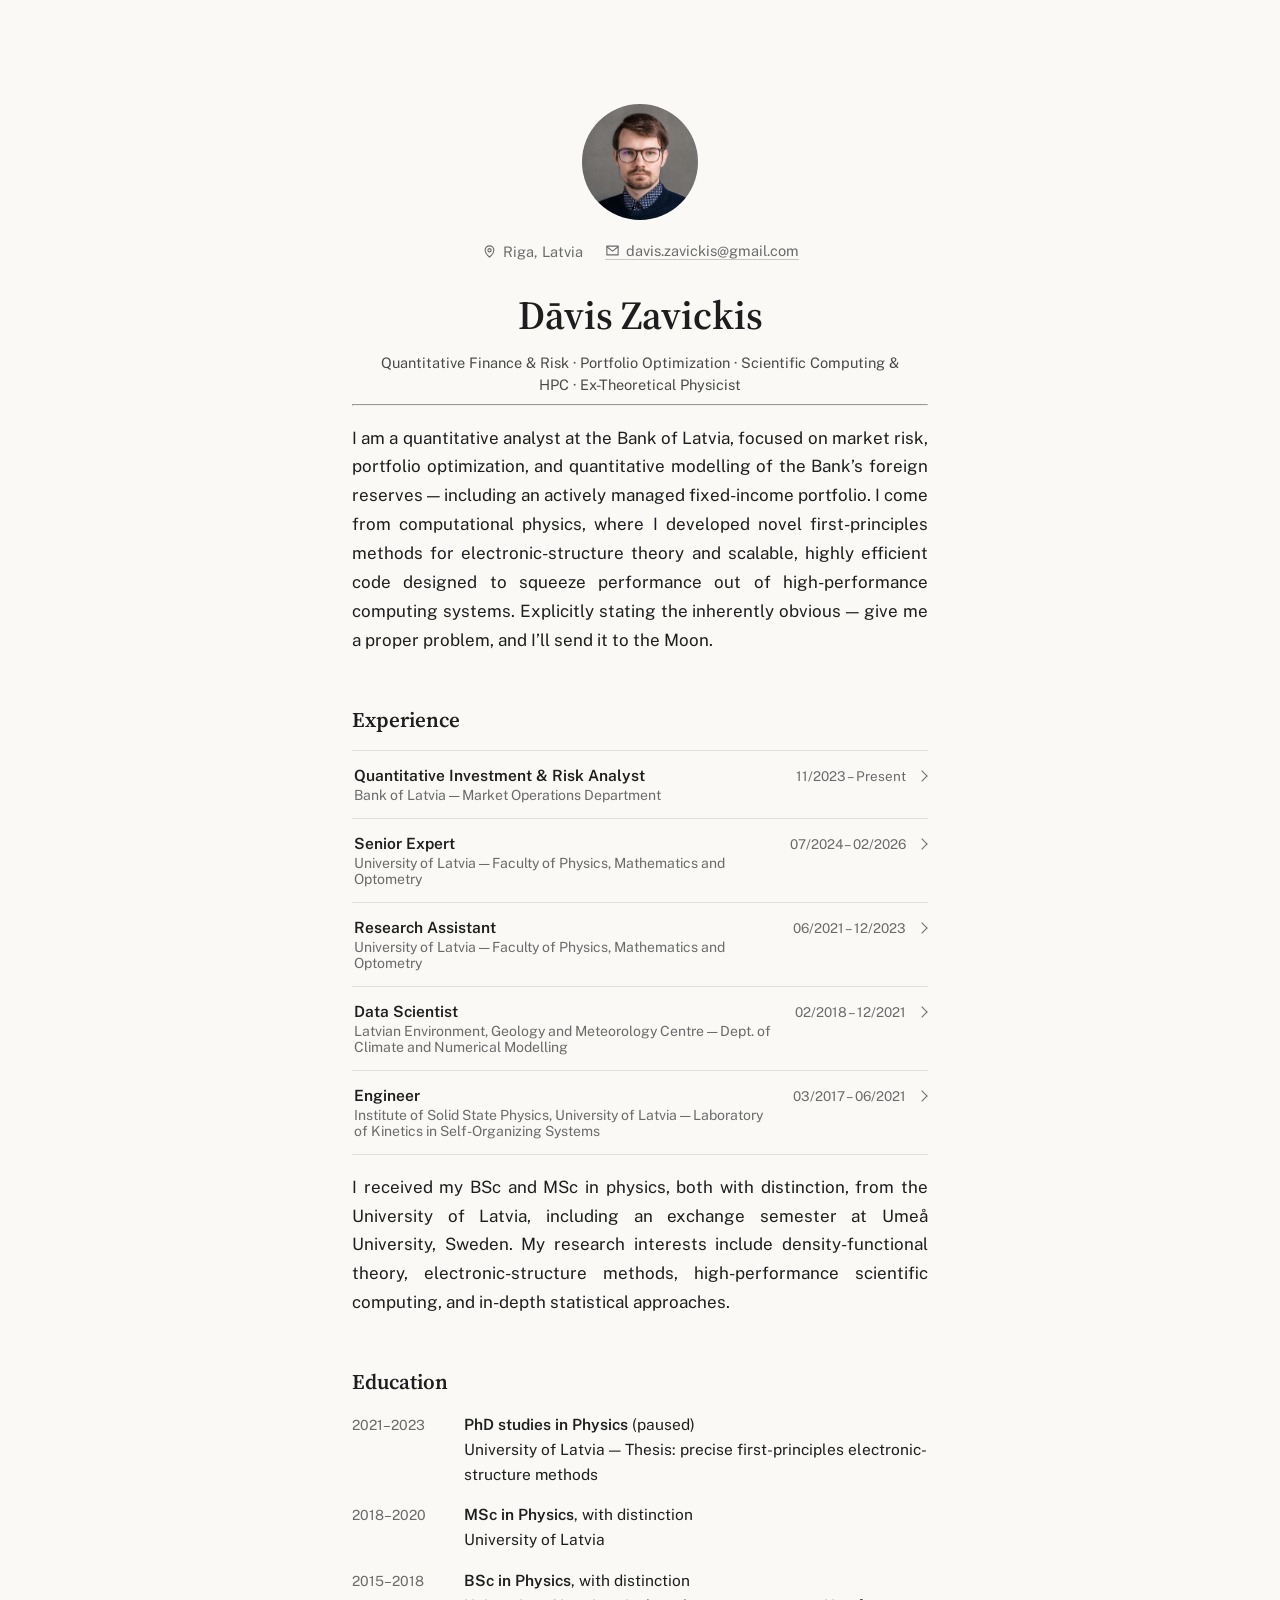
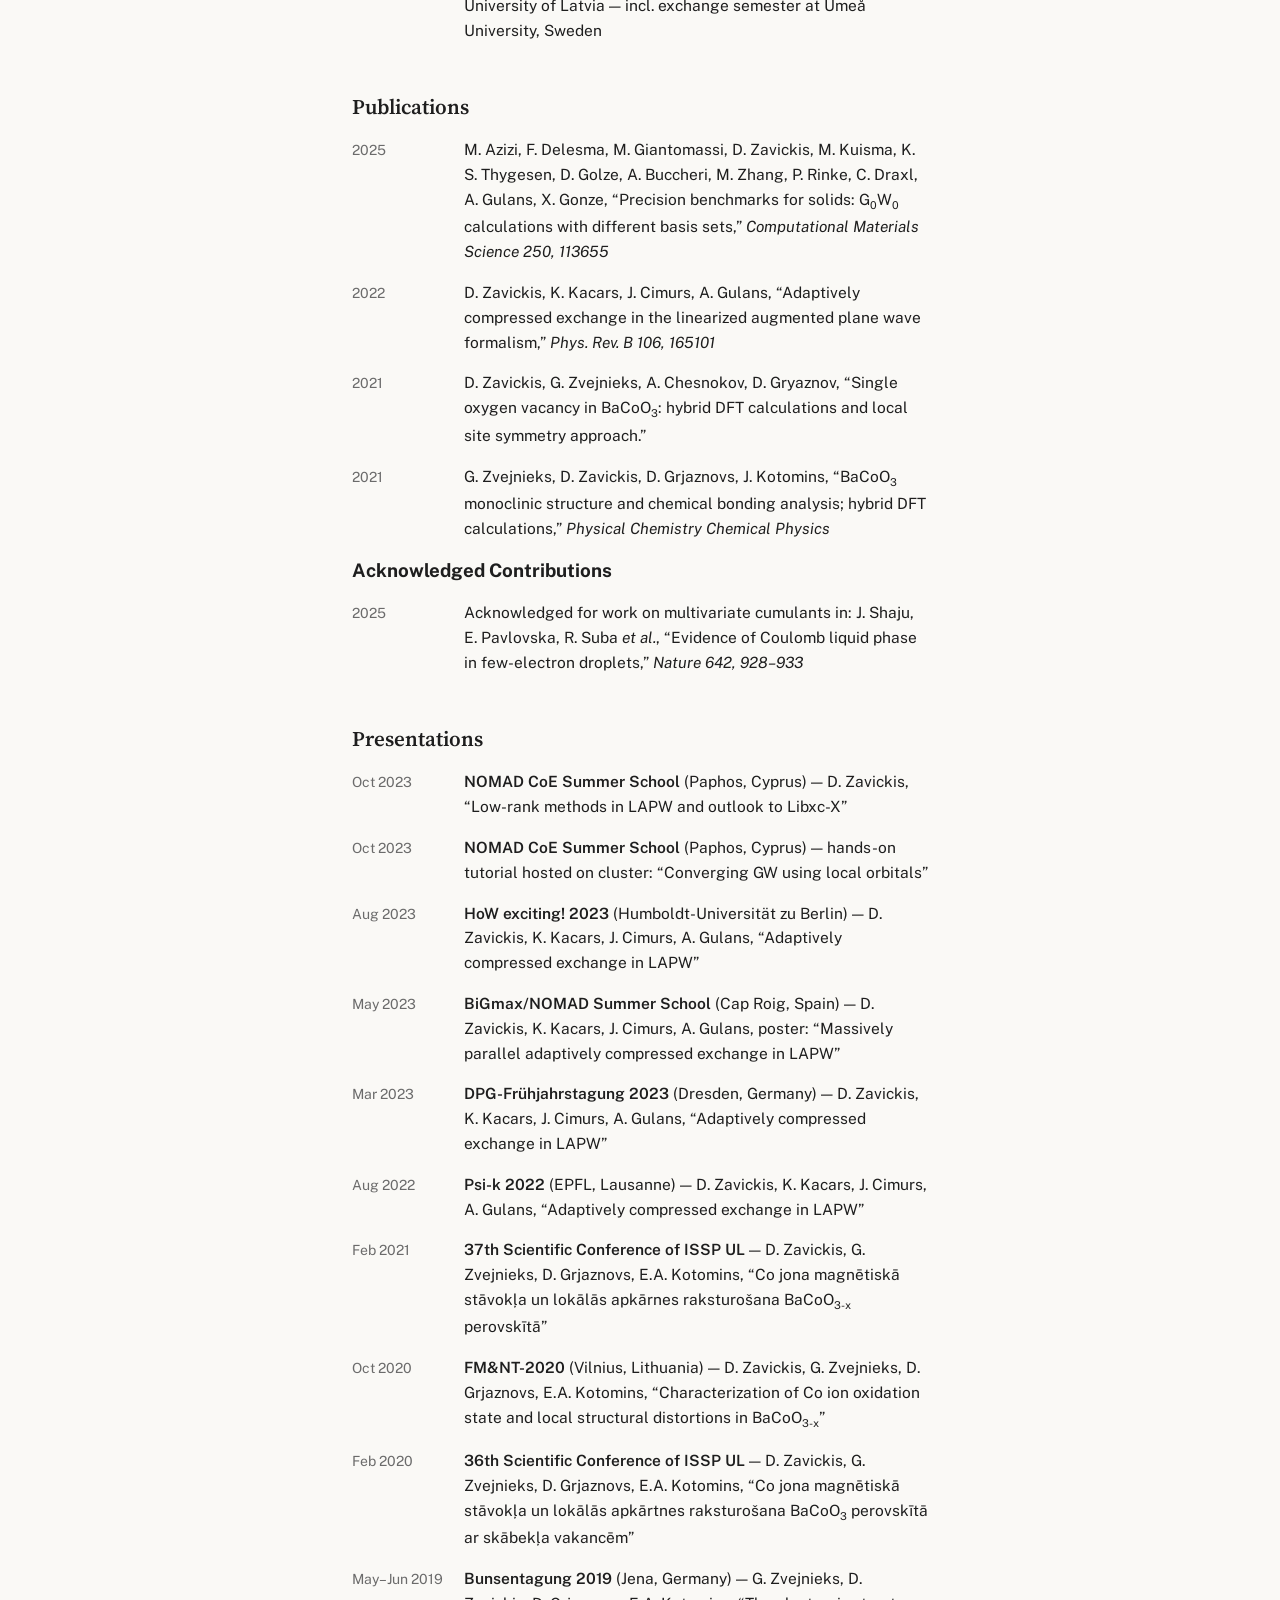
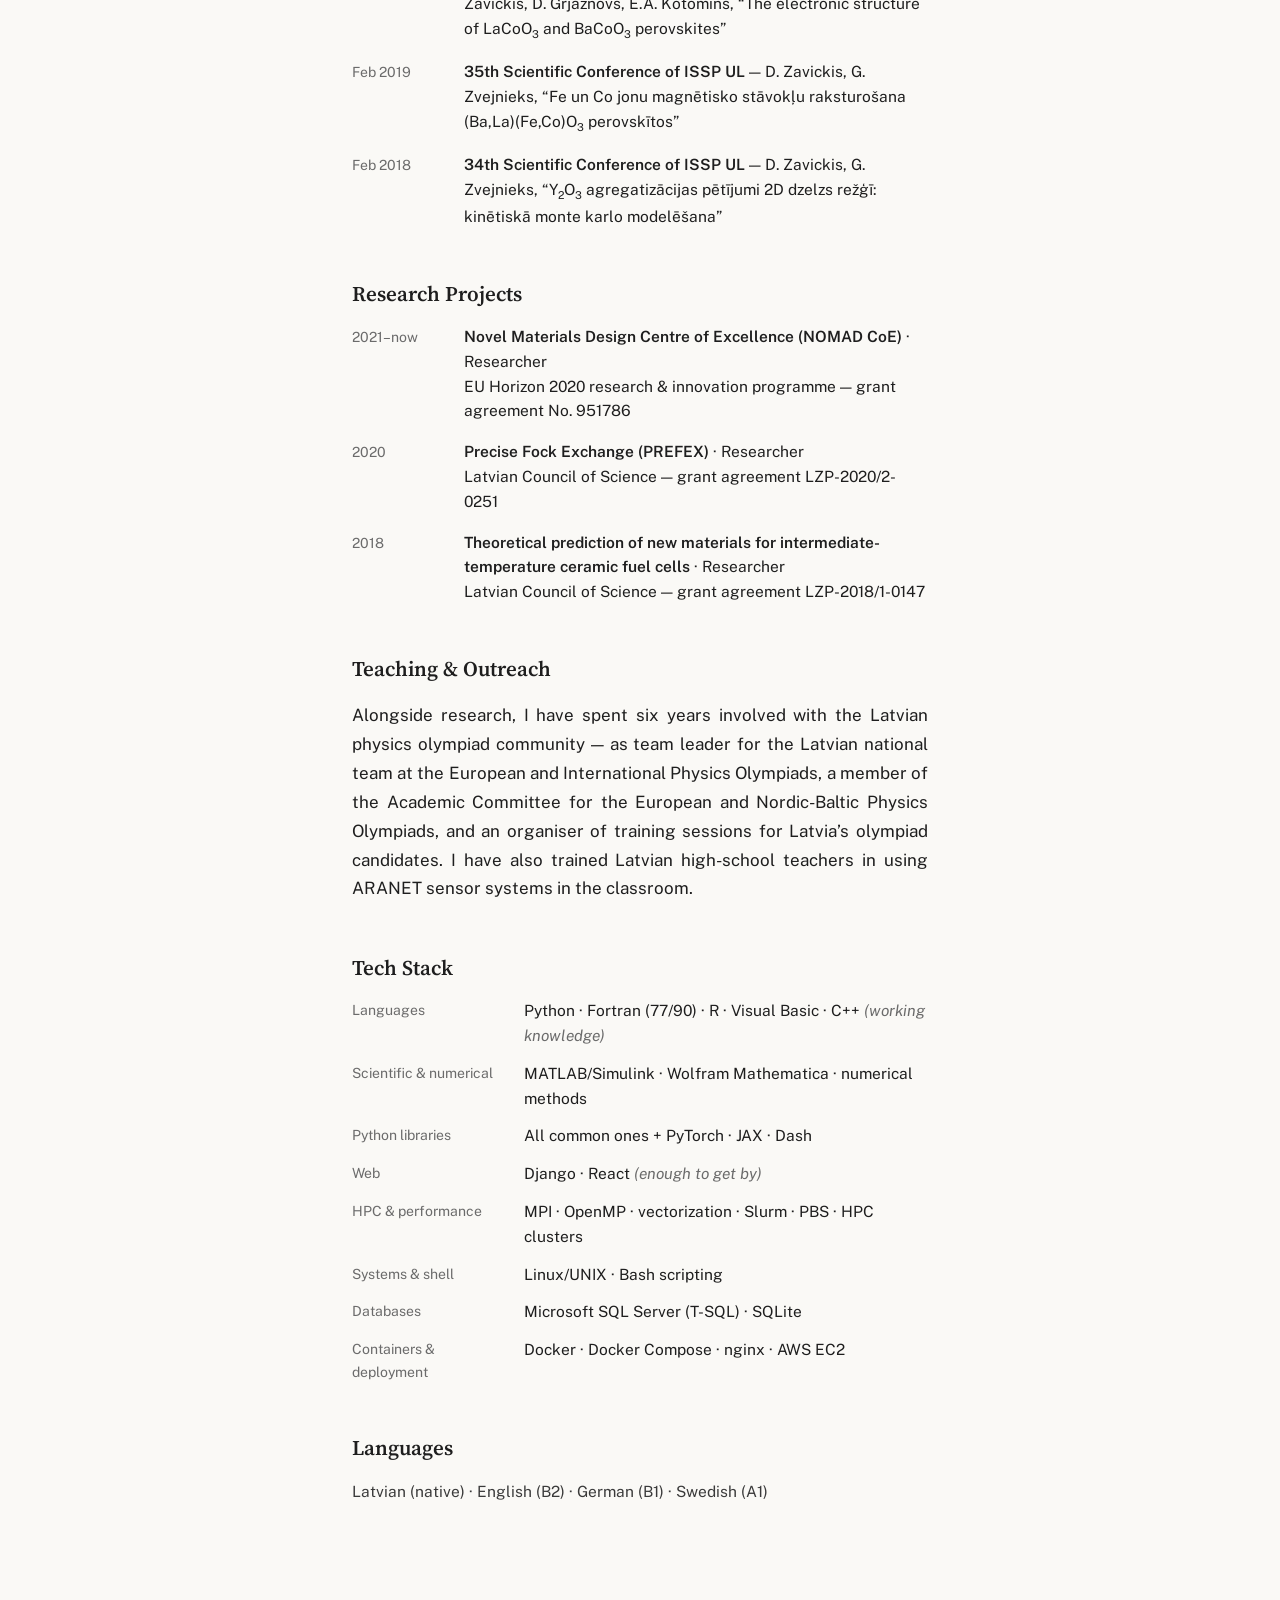
==== commit 01a70dc0: "Updated info" ====
--- a/index.html
+++ b/index.html
@@ -12,7 +12,7 @@
 <body>
 <main>
 
-  <img class="photo" src="photo.png" alt="Photo of Dāvis Zavickis">
+  <img class="photo" src="photo.png" alt="My portrait">
 
   <div class="meta">
     <span class="meta-item">
@@ -26,8 +26,10 @@
   </div>
 
   <h1>Dāvis Zavickis</h1>
-
-  <p>I am a research assistant and PhD candidate in physics at the University of Latvia, working on first-principles electronic-structure methods for density-functional theory calculations.</p>
+  <p class="subtitle">Quantitative Finance &amp; Risk &middot; Portfolio Optimization &middot; Scientific Computing &amp; HPC &middot; Ex-Theoretical Physicist</p>
+  <hr></hr>
+
+  <p>I am a quantitative analyst at the Bank of Latvia, focused on market risk, portfolio optimization, and quantitative modelling of the Bank&rsquo;s foreign reserves &mdash; including an actively managed fixed-income portfolio. I come from computational physics, where I developed novel first-principles methods for electronic-structure theory and scalable, highly efficient code designed to squeeze performance out of high-performance computing systems. Explicitly stating the inherently obvious &mdash; give me a proper problem, and I&rsquo;ll send it to the Moon.</p>
 
   <h2>Experience</h2>
   <div class="experience">
@@ -36,18 +38,83 @@
       <summary class="exp-summary">
         <div class="exp-summary-row">
           <span class="exp-summary-main">
+          <span class="exp-title">Quantitative Investment & Risk Analyst</span>
+          <span class="exp-org">Bank of Latvia &mdash; Market Operations Department</span>
+        </span>
+        <span class="exp-summary-right">
+          <span class="exp-dates">11/2023 &ndash; Present</span>
+          <span class="chevron" aria-hidden="true"></span>
+        </span>
+        </div>
+      </summary>
+      <div class="exp-detail">
+        <ul>
+          <li>Market-risk evaluation, scenario analysis, performance attribution, and portfolio sensitivity and risk breakdowns.</li>
+          <li>Strategic asset allocation and portfolio optimization.</li>
+          <li>Multi-year budget modelling of expected portfolio profit.</li>
+          <li>Development of analytics, data pipelines, and code, and maintenance of the underlying databases.</li>
+        </ul>
+      </div>
+    </details>
+
+    <details class="exp-item">
+      <summary class="exp-summary">
+        <div class="exp-summary-row">
+          <span class="exp-summary-main">
+          <span class="exp-title">Senior Expert</span>
+          <span class="exp-org">University of Latvia &mdash; Faculty of Physics, Mathematics and Optometry</span>
+        </span>
+        <span class="exp-summary-right">
+          <span class="exp-dates">07/2024 &ndash; 02/2026</span>
+          <span class="chevron" aria-hidden="true"></span>
+        </span>
+        </div>
+      </summary>
+      <div class="exp-detail">
+        <ul>
+          <li>Developed (and subsequent teaching of) a study course on Quantum Transport & Topological Insulators incl. complete lecture materials, lab work with Jupyter notebooks on bands structure calculations, conductivity quantization in QPC & more.</li>
+        </ul>
+      </div>
+    </details>
+
+    <details class="exp-item">
+      <summary class="exp-summary">
+        <div class="exp-summary-row">
+          <span class="exp-summary-main">
           <span class="exp-title">Research Assistant</span>
           <span class="exp-org">University of Latvia &mdash; Faculty of Physics, Mathematics and Optometry</span>
         </span>
         <span class="exp-summary-right">
-          <span class="exp-dates">06/2021 &ndash; Present</span>
-          <span class="chevron" aria-hidden="true"></span>
-        </span>
-        </div>
-      </summary>
-      <div class="exp-detail">
-        <ul>
-          <li>Development and implementation of novel first-principles methods in &ldquo;exciting,&rdquo; a full-potential all-electron density-functional-theory (DFT) software package employing linearised augmented plane waves (LAPW).</li>
+          <span class="exp-dates">06/2021 &ndash; 12/2023</span>
+          <span class="chevron" aria-hidden="true"></span>
+        </span>
+        </div>
+      </summary>
+      <div class="exp-detail">
+        <ul>
+          <li>Developed and implemented novel first-principles methods in &ldquo;exciting,&rdquo; a full-potential all-electron density-functional-theory (DFT) software package employing linearised augmented plane waves (LAPW).</li>
+          <li>Optimized and parallelized (Vectorization + OpenMP + MPI) code routines for Fock-Exchange operator calculations and GW.</li>
+        </ul>
+      </div>
+    </details>
+
+    <details class="exp-item">
+      <summary class="exp-summary">
+        <div class="exp-summary-row">
+          <span class="exp-summary-main">
+          <span class="exp-title">Data Scientist</span>
+          <span class="exp-org">Latvian Environment, Geology and Meteorology Centre &mdash; Dept. of Climate and Numerical Modelling</span>
+        </span>
+        <span class="exp-summary-right">
+          <span class="exp-dates">02/2018 &ndash; 12/2021</span>
+          <span class="chevron" aria-hidden="true"></span>
+        </span>
+        </div>
+      </summary>
+      <div class="exp-detail">
+        <ul>
+          <li>Developed deterministic and ensemble weather-forecast post-processing methods and built the associated post-processing system.</li>
+          <li>Automated a range of operational products, including an alert system for hazardous weather conditions, data-aggregation procedures, and statistical data analysis.</li>
         </ul>
       </div>
     </details>
@@ -74,33 +141,31 @@
       </div>
     </details>
 
-    <details class="exp-item">
-      <summary class="exp-summary">
-        <div class="exp-summary-row">
-          <span class="exp-summary-main">
-          <span class="exp-title">Data Scientist</span>
-          <span class="exp-org">Latvian Environment, Geology and Meteorology Centre &mdash; Dept. of Climate and Numerical Modelling</span>
-        </span>
-        <span class="exp-summary-right">
-          <span class="exp-dates">02/2018 &ndash; 12/2021</span>
-          <span class="chevron" aria-hidden="true"></span>
-        </span>
-        </div>
-      </summary>
-      <div class="exp-detail">
-        <ul>
-          <li>Developed deterministic and ensemble weather-forecast post-processing methods and built the associated post-processing system.</li>
-          <li>Automated a range of operational products, including an alert system for hazardous weather conditions, data-aggregation procedures, and statistical data analysis.</li>
-        </ul>
-      </div>
-    </details>
-
-  </div>
-
-  <p>I received my BSc and MSc in physics, both with distinction, from the University of Latvia, including an exchange semester at Ume&aring; University, Sweden. My research interests include density-functional theory, electronic-structure methods, high-performance scientific computing, and statistical methods for environmental forecasting.</p>
+  </div>
+
+  <p>I received my BSc and MSc in physics, both with distinction, from the University of Latvia, including an exchange semester at Ume&aring; University, Sweden. My research interests include density-functional theory, electronic-structure methods, high-performance scientific computing, and in-depth statistical approaches.</p>
+
+  <h2>Education</h2>
+
+  <div class="entry">
+    <div class="year">2021&ndash;2023</div>
+    <div><strong>PhD studies in Physics</strong> (paused)<br>University of Latvia &mdash; Thesis: precise first-principles electronic-structure methods</div>
+  </div>
+  <div class="entry">
+    <div class="year">2018&ndash;2020</div>
+    <div><strong>MSc in Physics</strong>, with distinction<br>University of Latvia</div>
+  </div>
+  <div class="entry">
+    <div class="year">2015&ndash;2018</div>
+    <div><strong>BSc in Physics</strong>, with distinction<br>University of Latvia &mdash; incl. exchange semester at Ume&aring; University, Sweden</div>
+  </div>
 
   <h2>Publications</h2>
 
+  <div class="entry">
+    <div class="year">2025</div>
+    <div>M. Azizi, F. Delesma, M. Giantomassi, D. Zavickis, M. Kuisma, K. S. Thygesen, D. Golze, A. Buccheri, M. Zhang, P. Rinke, C. Draxl, A. Gulans, X. Gonze, &ldquo;Precision benchmarks for solids: G<sub>0</sub>W<sub>0</sub> calculations with different basis sets,&rdquo; <em>Computational Materials Science 250, 113655</em></div>
+  </div>
   <div class="entry">
     <div class="year">2022</div>
     <div>D. Zavickis, K. Kacars, J. Cimurs, A. Gulans, &ldquo;Adaptively compressed exchange in the linearized augmented plane wave formalism,&rdquo; <em>Phys. Rev. B 106, 165101</em></div>
@@ -114,8 +179,35 @@
     <div>G. Zvejnieks, D. Zavickis, D. Grjaznovs, J. Kotomins, &ldquo;BaCoO<sub>3</sub> monoclinic structure and chemical bonding analysis; hybrid DFT calculations,&rdquo; <em>Physical Chemistry Chemical Physics</em></div>
   </div>
 
+  <h3>Acknowledged Contributions</h3>
+
+  <div class="entry">
+    <div class="year">2025</div>
+    <div>Acknowledged for work on multivariate cumulants in: J. Shaju, E. Pavlovska, R. Suba <em>et al.</em>, &ldquo;Evidence of Coulomb liquid phase in few-electron droplets,&rdquo; <em>Nature 642, 928&ndash;933</em></div>
+  </div>
+
   <h2>Presentations</h2>
 
+  <div class="entry">
+    <div class="year">Oct 2023</div>
+    <div><strong>NOMAD CoE Summer School</strong> (Paphos, Cyprus) &mdash; D. Zavickis, &ldquo;Low-rank methods in LAPW and outlook to Libxc-X&rdquo;</div>
+  </div>
+  <div class="entry">
+    <div class="year">Oct 2023</div>
+    <div><strong>NOMAD CoE Summer School</strong> (Paphos, Cyprus) &mdash; hands-on tutorial hosted on cluster: &ldquo;Converging GW using local orbitals&rdquo;</div>
+  </div>
+  <div class="entry">
+    <div class="year">Aug 2023</div>
+    <div><strong>HoW exciting! 2023</strong> (Humboldt-Universit&auml;t zu Berlin) &mdash; D. Zavickis, K. Kacars, J. Cimurs, A. Gulans, &ldquo;Adaptively compressed exchange in LAPW&rdquo;</div>
+  </div>
+  <div class="entry">
+    <div class="year">May 2023</div>
+    <div><strong>BiGmax/NOMAD Summer School</strong> (Cap Roig, Spain) &mdash; D. Zavickis, K. Kacars, J. Cimurs, A. Gulans, poster: &ldquo;Massively parallel adaptively compressed exchange in LAPW&rdquo;</div>
+  </div>
+  <div class="entry">
+    <div class="year">Mar 2023</div>
+    <div><strong>DPG-Fr&uuml;hjahrstagung 2023</strong> (Dresden, Germany) &mdash; D. Zavickis, K. Kacars, J. Cimurs, A. Gulans, &ldquo;Adaptively compressed exchange in LAPW&rdquo;</div>
+  </div>
   <div class="entry">
     <div class="year">Aug 2022</div>
     <div><strong>Psi-k 2022</strong> (EPFL, Lausanne) &mdash; D. Zavickis, K. Kacars, J. Cimurs, A. Gulans, &ldquo;Adaptively compressed exchange in LAPW&rdquo;</div>
@@ -145,26 +237,61 @@
     <div><strong>34th Scientific Conference of ISSP UL</strong> &mdash; D. Zavickis, G. Zvejnieks, &ldquo;Y<sub>2</sub>O<sub>3</sub> agregatizācijas pētījumi 2D dzelzs režģī: kinētiskā monte karlo modelēšana&rdquo;</div>
   </div>
 
-  <h2>Projects &amp; Grants</h2>
+  <h2>Research Projects</h2>
 
   <div class="entry">
     <div class="year">2021&ndash;now</div>
-    <div><strong>Novel Materials Design Centre of Excellence (NOMAD CoE)</strong><br>EU Horizon 2020 research &amp; innovation programme &mdash; grant agreement No. 951786</div>
+    <div><strong>Novel Materials Design Centre of Excellence (NOMAD CoE)</strong> &middot; Researcher<br>EU Horizon 2020 research &amp; innovation programme &mdash; grant agreement No. 951786</div>
   </div>
   <div class="entry">
     <div class="year">2020</div>
-    <div><strong>Precise Fock Exchange (PREFEX)</strong><br>Latvian Council of Science &mdash; grant agreement LZP-2020/2-0251</div>
+    <div><strong>Precise Fock Exchange (PREFEX)</strong> &middot; Researcher<br>Latvian Council of Science &mdash; grant agreement LZP-2020/2-0251</div>
   </div>
   <div class="entry">
     <div class="year">2018</div>
-    <div><strong>Theoretical prediction of new materials for intermediate-temperature ceramic fuel cells</strong><br>Latvian Council of Science &mdash; grant agreement LZP-2018/1-0147</div>
+    <div><strong>Theoretical prediction of new materials for intermediate-temperature ceramic fuel cells</strong> &middot; Researcher<br>Latvian Council of Science &mdash; grant agreement LZP-2018/1-0147</div>
   </div>
 
   <h2>Teaching &amp; Outreach</h2>
   <p>Alongside research, I have spent six years involved with the Latvian physics olympiad community &mdash; as team leader for the Latvian national team at the European and International Physics Olympiads, a member of the Academic Committee for the European and Nordic-Baltic Physics Olympiads, and an organiser of training sessions for Latvia&rsquo;s olympiad candidates. I have also trained Latvian high-school teachers in using ARANET sensor systems in the classroom.</p>
 
-  <h2>Skills &amp; Languages</h2>
-  <p class="compact">Python &middot; MATLAB/Simulink &middot; Fortran &middot; R &middot; HPC (MPI, OpenMP) &middot; Bash &middot; SQL</p>
+  <h2>Tech Stack</h2>
+  <div class="stack">
+    <div class="stack-row">
+      <div class="stack-cat">Languages</div>
+      <div>Python &middot; Fortran (77/90) &middot; R &middot; Visual Basic &middot; C++ <em>(working knowledge)</em></div>
+    </div>
+    <div class="stack-row">
+      <div class="stack-cat">Scientific &amp; numerical</div>
+      <div>MATLAB/Simulink &middot; Wolfram Mathematica &middot; numerical methods</div>
+    </div>
+    <div class="stack-row">
+      <div class="stack-cat">Python libraries</div>
+      <div>All common ones + PyTorch &middot; JAX &middot; Dash</div>
+    </div>
+    <div class="stack-row">
+      <div class="stack-cat">Web</div>
+      <div>Django &middot; React <em>(enough to get by)</em></div>
+    </div>
+    <div class="stack-row">
+      <div class="stack-cat">HPC &amp; performance</div>
+      <div>MPI &middot; OpenMP &middot; vectorization &middot; Slurm &middot; PBS &middot; HPC clusters</div>
+    </div>
+    <div class="stack-row">
+      <div class="stack-cat">Systems &amp; shell</div>
+      <div>Linux/UNIX &middot; Bash scripting</div>
+    </div>
+    <div class="stack-row">
+      <div class="stack-cat">Databases</div>
+      <div>Microsoft SQL Server (T-SQL) &middot; SQLite</div>
+    </div>
+    <div class="stack-row">
+      <div class="stack-cat">Containers &amp; deployment</div>
+      <div>Docker &middot; Docker Compose &middot; nginx &middot; AWS EC2</div>
+    </div>
+  </div>
+
+  <h2>Languages</h2>
   <p class="compact">Latvian (native) &middot; English (B2) &middot; German (B1) &middot; Swedish (A1)</p>
 
 </main>
--- a/style.css
+++ b/style.css
@@ -33,6 +33,15 @@
   margin-top: 28px;
 }
 
+.subtitle {
+  text-align: center;
+  color: #4A4A4A;
+  font-size: 14.5px;
+  line-height: 1.5;
+  margin: 10px auto 0;
+  max-width: 90%;
+}
+
 h2 {
   font-size: 21px;
   margin-top: 50px;
@@ -43,6 +52,8 @@
   font-size: 17px;
   line-height: 1.7;
   margin: 18px 0 0;
+  text-align: justify;
+  hyphens: auto;
 }
 
 p.compact {
@@ -224,11 +235,45 @@
   padding-top: 2px;
 }
 
+.stack {
+  margin-top: 8px;
+}
+
+.stack-row {
+  display: grid;
+  grid-template-columns: 156px 1fr;
+  gap: 16px;
+  margin-bottom: 13px;
+  font-size: 15.5px;
+  line-height: 1.6;
+}
+
+.stack-cat {
+  color: var(--muted);
+  font-size: 14px;
+  padding-top: 1px;
+}
+
+.stack-row em {
+  color: var(--muted);
+}
+
 @media (max-width: 480px) {
   .entry {
     grid-template-columns: 72px 1fr;
   }
 
+  .stack-row {
+    grid-template-columns: 1fr;
+    gap: 3px;
+    margin-bottom: 15px;
+  }
+
+  .stack-cat {
+    font-weight: 600;
+    color: var(--text);
+  }
+
   .exp-summary-row {
     flex-direction: column;
     gap: 6px;
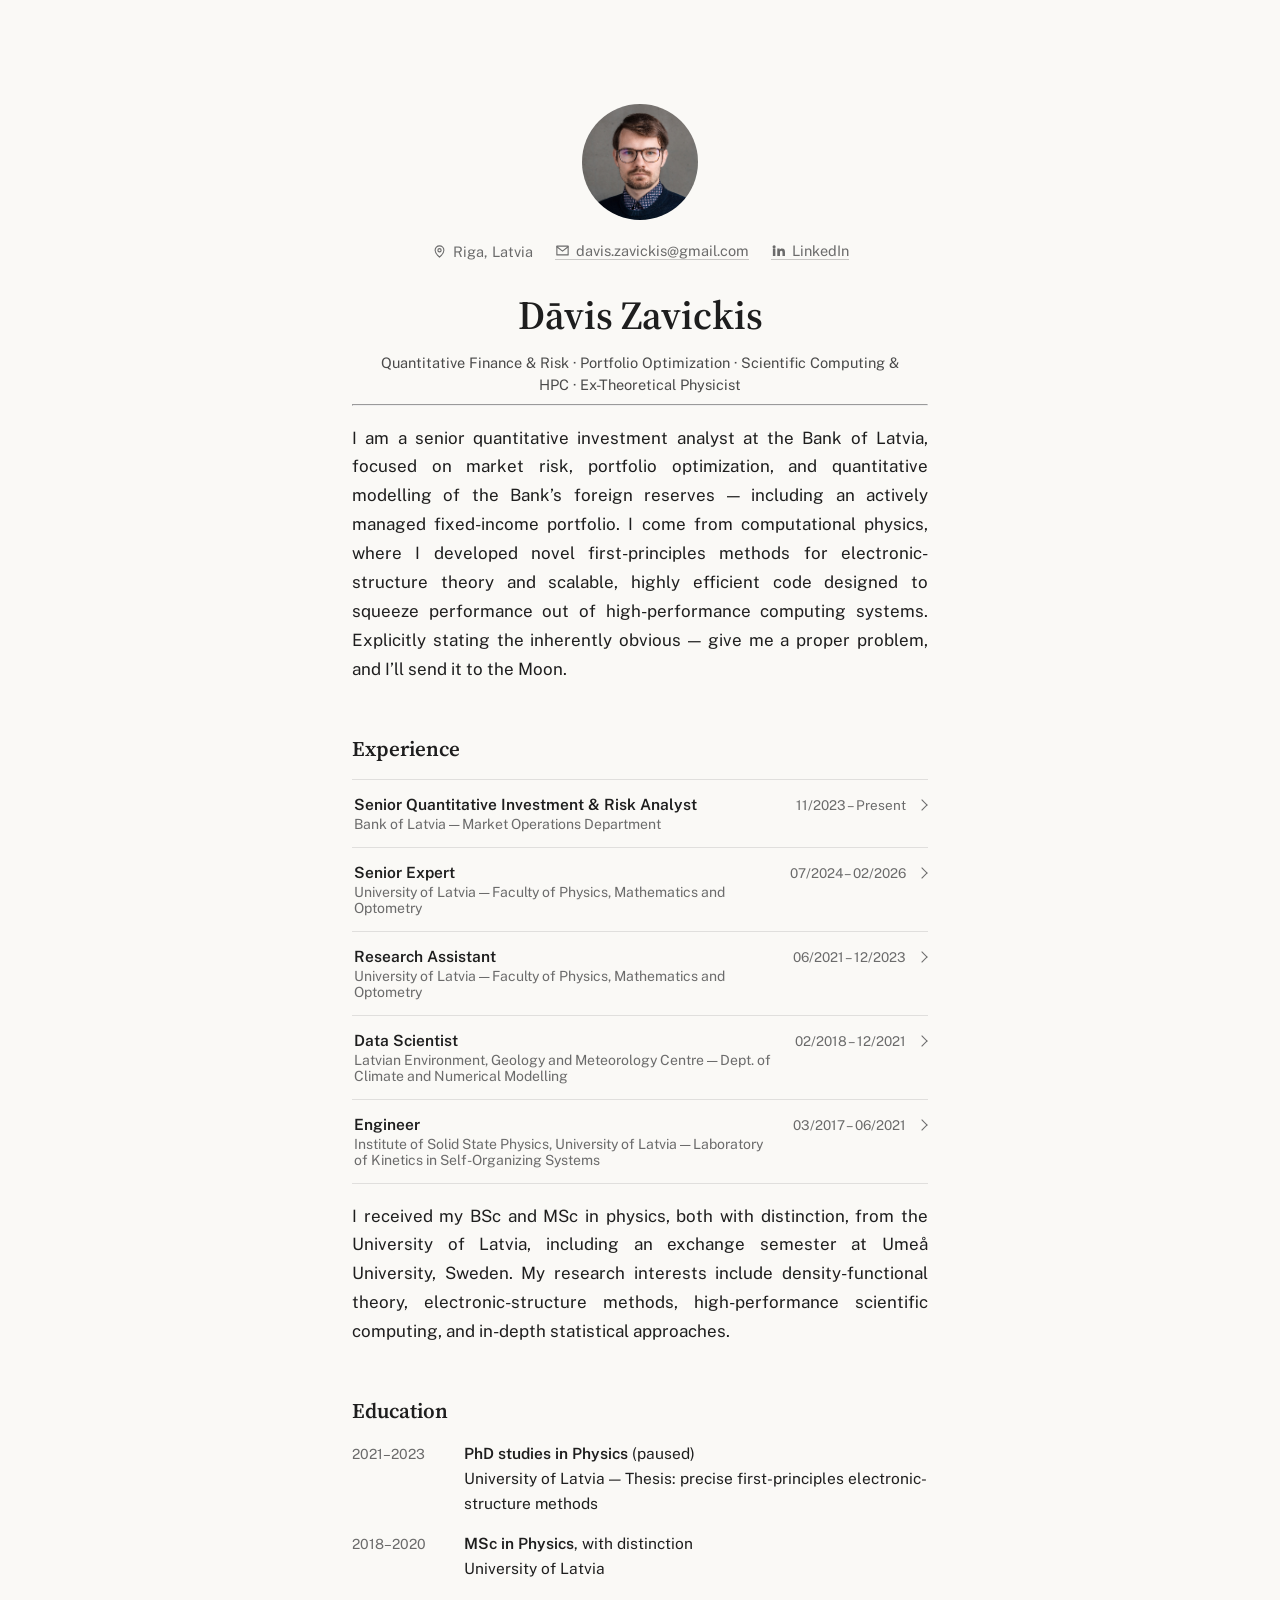
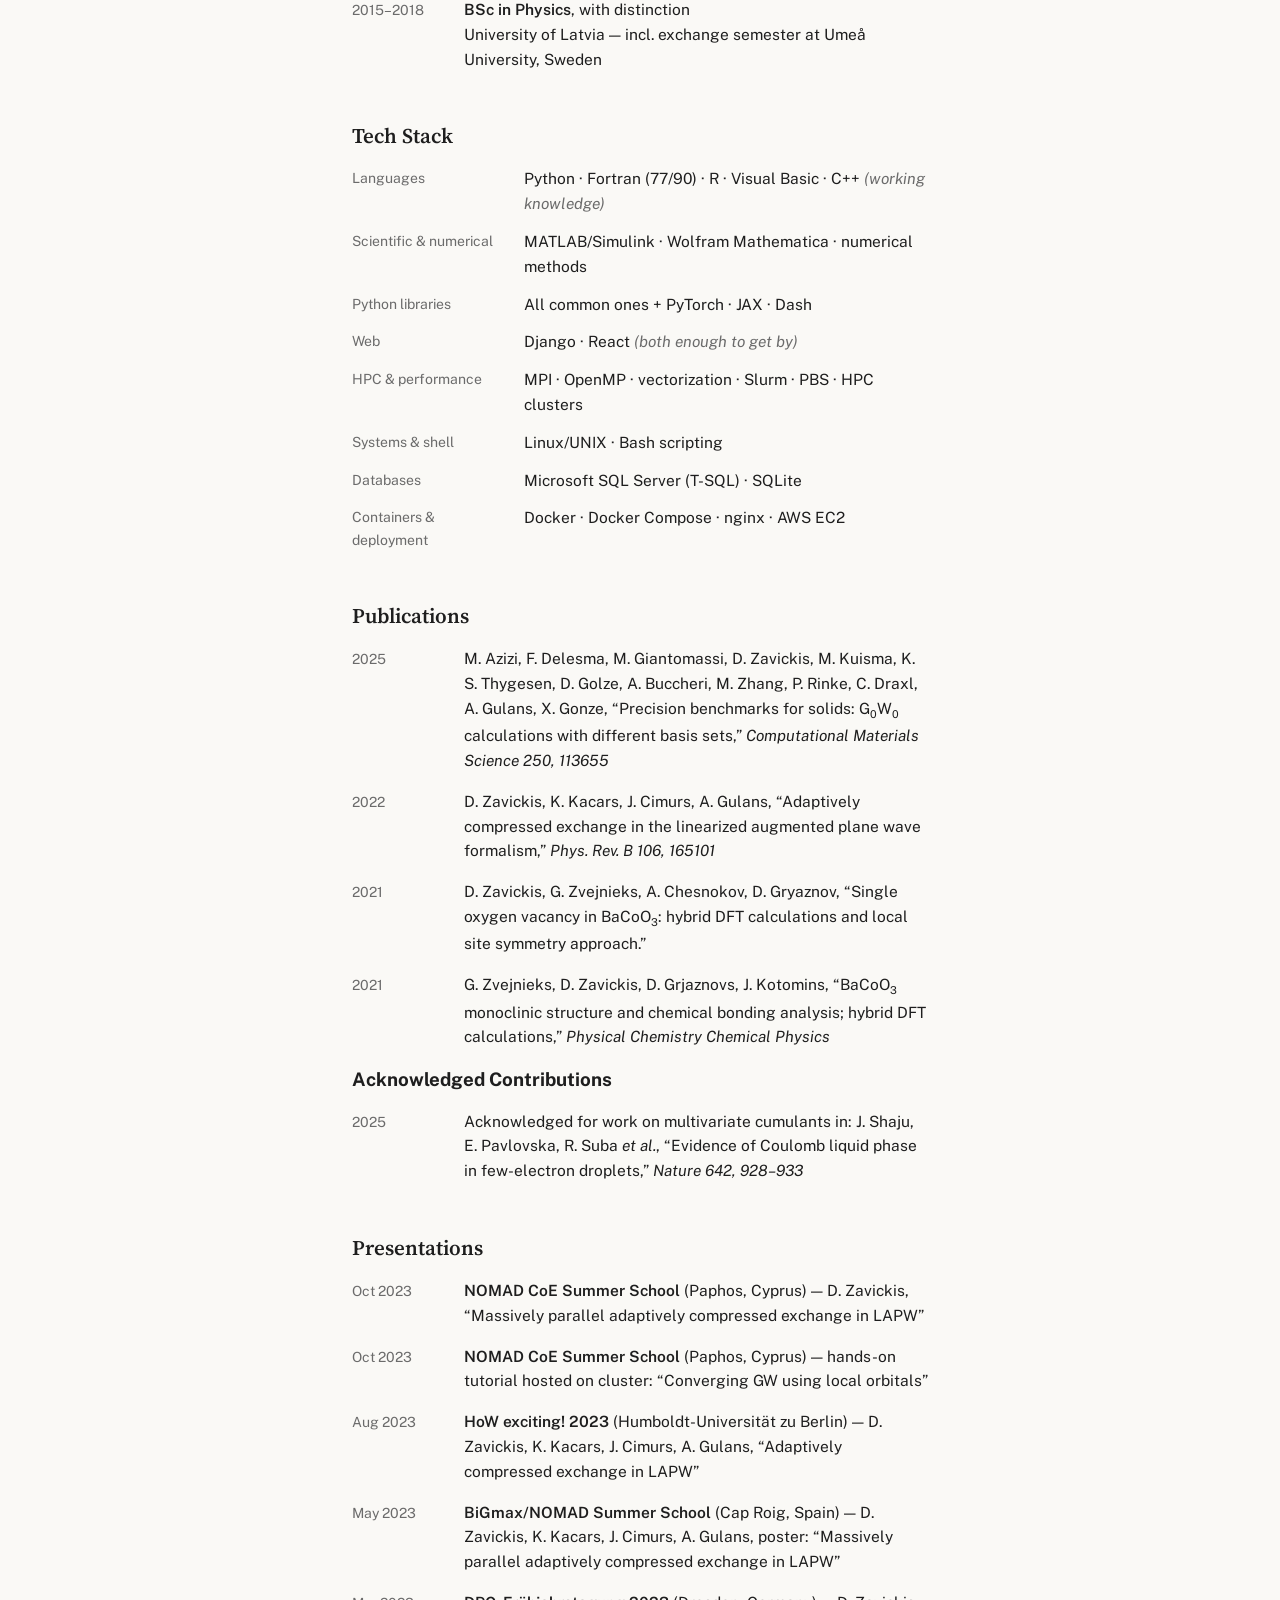
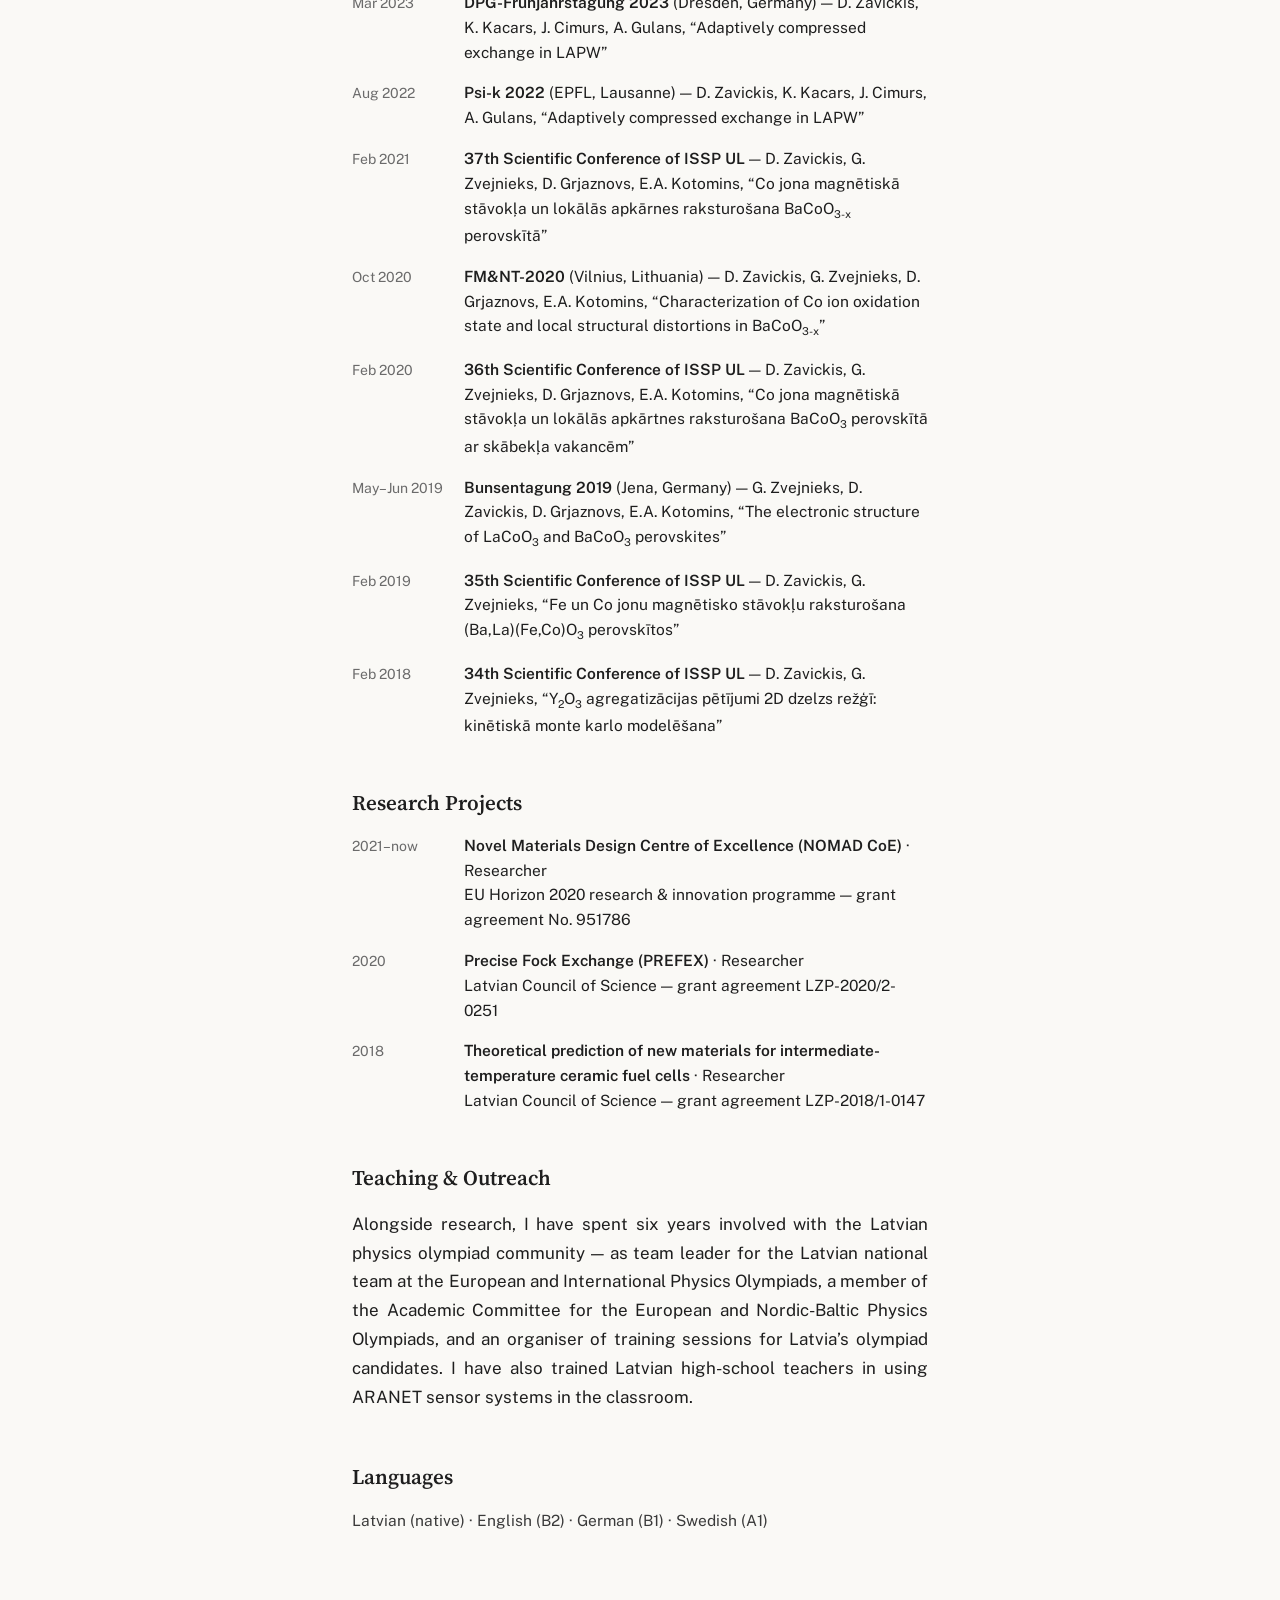
==== commit a98181da: "reworked and styled" ====
--- a/index.html
+++ b/index.html
@@ -3,8 +3,12 @@
 <head>
 <meta charset="utf-8">
 <meta name="viewport" content="width=device-width, initial-scale=1">
+<meta name="format-detection" content="telephone=no">
+<meta name="format-detection" content="date=no">
+<meta name="format-detection" content="address=no">
+<meta name="format-detection" content="email=no">
 <title>Dāvis Zavickis</title>
-<meta name="description" content="Dāvis Zavickis — physicist, University of Latvia">
+<meta name="description" content="Dāvis Zavickis — Sr. Quantitative Investment Analyst">
 <link rel="preconnect" href="https://fonts.googleapis.com">
 <link rel="stylesheet" href="https://fonts.googleapis.com/css2?family=Source+Serif+4:opsz,wght@8..60,500;8..60,600;8..60,700&family=Public+Sans:wght@400;500;600&display=swap">
 <link rel="stylesheet" href="style.css">
@@ -23,13 +27,17 @@
       <svg width="15" height="15" viewBox="0 0 24 24" fill="none" stroke="currentColor" stroke-width="1.8" stroke-linecap="round" stroke-linejoin="round" aria-hidden="true"><path d="M3 5h18v14H3z"/><path d="M3 6l9 7 9-7"/></svg>
       davis.zavickis@gmail.com
     </a>
+    <a class="meta-item" href="https://www.linkedin.com/in/dāvis-zavickis-b51772140" target="_blank" rel="noopener noreferrer" aria-label="LinkedIn profile">
+      <svg width="15" height="15" viewBox="0 0 24 24" fill="currentColor" aria-hidden="true"><path d="M4.98 3.5a2.5 2.5 0 1 1 0 5 2.5 2.5 0 0 1 0-5zM3 8.98h4v12H3v-12zM10 8.98h3.8v1.64h.05c.53-.95 1.82-1.95 3.75-1.95 4.01 0 4.75 2.64 4.75 6.07v6.24h-4v-5.53c0-1.32-.02-3.02-1.84-3.02-1.84 0-2.12 1.44-2.12 2.92v5.63H10v-12z"/></svg>
+      LinkedIn
+    </a>
   </div>
 
   <h1>Dāvis Zavickis</h1>
   <p class="subtitle">Quantitative Finance &amp; Risk &middot; Portfolio Optimization &middot; Scientific Computing &amp; HPC &middot; Ex-Theoretical Physicist</p>
   <hr></hr>
 
-  <p>I am a quantitative analyst at the Bank of Latvia, focused on market risk, portfolio optimization, and quantitative modelling of the Bank&rsquo;s foreign reserves &mdash; including an actively managed fixed-income portfolio. I come from computational physics, where I developed novel first-principles methods for electronic-structure theory and scalable, highly efficient code designed to squeeze performance out of high-performance computing systems. Explicitly stating the inherently obvious &mdash; give me a proper problem, and I&rsquo;ll send it to the Moon.</p>
+  <p>I am a senior quantitative investment analyst at the Bank of Latvia, focused on market risk, portfolio optimization, and quantitative modelling of the Bank&rsquo;s foreign reserves &mdash; including an actively managed fixed-income portfolio. I come from computational physics, where I developed novel first-principles methods for electronic-structure theory and scalable, highly efficient code designed to squeeze performance out of high-performance computing systems. Explicitly stating the inherently obvious &mdash; give me a proper problem, and I&rsquo;ll send it to the Moon.</p>
 
   <h2>Experience</h2>
   <div class="experience">
@@ -38,22 +46,46 @@
       <summary class="exp-summary">
         <div class="exp-summary-row">
           <span class="exp-summary-main">
-          <span class="exp-title">Quantitative Investment & Risk Analyst</span>
+          <span class="exp-title">Senior Quantitative Investment & Risk Analyst</span>
           <span class="exp-org">Bank of Latvia &mdash; Market Operations Department</span>
         </span>
         <span class="exp-summary-right">
-          <span class="exp-dates">11/2023 &ndash; Present</span>
-          <span class="chevron" aria-hidden="true"></span>
-        </span>
-        </div>
-      </summary>
-      <div class="exp-detail">
-        <ul>
-          <li>Market-risk evaluation, scenario analysis, performance attribution, and portfolio sensitivity and risk breakdowns.</li>
-          <li>Strategic asset allocation and portfolio optimization.</li>
-          <li>Multi-year budget modelling of expected portfolio profit.</li>
-          <li>Development of analytics, data pipelines, and code, and maintenance of the underlying databases.</li>
-        </ul>
+          <span class="exp-dates"><span>11/2023</span> &ndash; <span>Present</span></span>
+          <span class="chevron" aria-hidden="true"></span>
+        </span>
+        </div>
+      </summary>
+      <div class="exp-detail">
+        <ul>
+          <li>Developed and reworked portfolio-optimization methods, applying advanced statistical modelling and efficient-frontier analysis to derive optimal asset allocations across the actively managed ~&euro;3&nbsp;bn fixed-income portfolio and the ~&euro;7&nbsp;bn total reserves.</li>
+          <li>Delivered market-risk, scenario, and performance-attribution analytics for the Bank&rsquo;s foreign-reserves portfolio, reported to senior management and investment decision-makers.</li>
+          <li>Led the department&rsquo;s shift to modern software-engineering and DevOps standards &mdash; establishing version control, reproducible environments, and modular design as team norms.</li>
+          <li>Modelled multi-year profit-and-loss projections for the reserve portfolio, supporting the Bank&rsquo;s income forecasting and budget planning.</li>
+          <li>Modernized the team&rsquo;s analytics and data workflows, improving their reliability, reproducibility, and performance.</li>
+        </ul>
+        <div class="exp-tags">
+          <span class="tag">Python</span>
+          <span class="tag">SQL / T-SQL</span>
+          <span class="tag">Portfolio optimization</span>
+          <span class="tag">Strategic asset allocation</span>
+          <span class="tag">Convex optimization</span>
+          <span class="tag">Efficient frontier</span>
+          <span class="tag">Black&ndash;Litterman</span>
+          <span class="tag">Market risk</span>
+          <span class="tag">VaR</span>
+          <span class="tag">CVaR</span>
+          <span class="tag">Stress testing</span>
+          <span class="tag">Factor risk decomposition</span>
+          <span class="tag">Duration &amp; convexity</span>
+          <span class="tag">Monte Carlo modelling</span>
+          <span class="tag">Time-series analysis</span>
+          <span class="tag">Stochastic calculus</span>
+          <span class="tag">Statistical modelling</span>
+          <span class="tag">Copulas</span>
+          <span class="tag">Dimensionality reduction</span>
+          <span class="tag">Data pipelines</span>
+          <span class="tag">Git</span>
+        </div>
       </div>
     </details>
 
@@ -65,7 +97,7 @@
           <span class="exp-org">University of Latvia &mdash; Faculty of Physics, Mathematics and Optometry</span>
         </span>
         <span class="exp-summary-right">
-          <span class="exp-dates">07/2024 &ndash; 02/2026</span>
+          <span class="exp-dates"><span>07/2024</span> &ndash; <span>02/2026</span></span>
           <span class="chevron" aria-hidden="true"></span>
         </span>
         </div>
@@ -74,6 +106,14 @@
         <ul>
           <li>Developed (and subsequent teaching of) a study course on Quantum Transport & Topological Insulators incl. complete lecture materials, lab work with Jupyter notebooks on bands structure calculations, conductivity quantization in QPC & more.</li>
         </ul>
+        <div class="exp-tags">
+          <span class="tag">Quantum transport</span>
+          <span class="tag">Topological insulators</span>
+          <span class="tag">Python</span>
+          <span class="tag">Jupyter</span>
+          <span class="tag">Band-structure calculations</span>
+          <span class="tag">Teaching</span>
+        </div>
       </div>
     </details>
 
@@ -85,7 +125,7 @@
           <span class="exp-org">University of Latvia &mdash; Faculty of Physics, Mathematics and Optometry</span>
         </span>
         <span class="exp-summary-right">
-          <span class="exp-dates">06/2021 &ndash; 12/2023</span>
+          <span class="exp-dates"><span>06/2021</span> &ndash; <span>12/2023</span></span>
           <span class="chevron" aria-hidden="true"></span>
         </span>
         </div>
@@ -95,6 +135,17 @@
           <li>Developed and implemented novel first-principles methods in &ldquo;exciting,&rdquo; a full-potential all-electron density-functional-theory (DFT) software package employing linearised augmented plane waves (LAPW).</li>
           <li>Optimized and parallelized (Vectorization + OpenMP + MPI) code routines for Fock-Exchange operator calculations and GW.</li>
         </ul>
+        <div class="exp-tags">
+          <span class="tag">Fortran</span>
+          <span class="tag">MPI</span>
+          <span class="tag">OpenMP</span>
+          <span class="tag">Vectorization</span>
+          <span class="tag">HPC</span>
+          <span class="tag">DFT</span>
+          <span class="tag">LAPW</span>
+          <span class="tag">GW</span>
+          <span class="tag">Fock exchange</span>
+        </div>
       </div>
     </details>
 
@@ -106,7 +157,7 @@
           <span class="exp-org">Latvian Environment, Geology and Meteorology Centre &mdash; Dept. of Climate and Numerical Modelling</span>
         </span>
         <span class="exp-summary-right">
-          <span class="exp-dates">02/2018 &ndash; 12/2021</span>
+          <span class="exp-dates"><span>02/2018</span> &ndash; <span>12/2021</span></span>
           <span class="chevron" aria-hidden="true"></span>
         </span>
         </div>
@@ -116,6 +167,14 @@
           <li>Developed deterministic and ensemble weather-forecast post-processing methods and built the associated post-processing system.</li>
           <li>Automated a range of operational products, including an alert system for hazardous weather conditions, data-aggregation procedures, and statistical data analysis.</li>
         </ul>
+        <div class="exp-tags">
+          <span class="tag">Python</span>
+          <span class="tag">R</span>
+          <span class="tag">Ensemble forecasting</span>
+          <span class="tag">Statistical post-processing</span>
+          <span class="tag">Automation</span>
+          <span class="tag">Data pipelines</span>
+        </div>
       </div>
     </details>
 
@@ -127,7 +186,7 @@
           <span class="exp-org">Institute of Solid State Physics, University of Latvia &mdash; Laboratory of Kinetics in Self-Organizing Systems</span>
         </span>
         <span class="exp-summary-right">
-          <span class="exp-dates">03/2017 &ndash; 06/2021</span>
+          <span class="exp-dates"><span>03/2017</span> &ndash; <span>06/2021</span></span>
           <span class="chevron" aria-hidden="true"></span>
         </span>
         </div>
@@ -138,6 +197,13 @@
           <li>Electronic structure calculations using density-functional theory methods.</li>
           <li>Theoretical prediction of novel materials for intermediate-temperature proton-conducting ceramic fuel cells.</li>
         </ul>
+        <div class="exp-tags">
+          <span class="tag">Kinetic Monte Carlo</span>
+          <span class="tag">DFT</span>
+          <span class="tag">Fortran</span>
+          <span class="tag">Materials modelling</span>
+          <span class="tag">HPC</span>
+        </div>
       </div>
     </details>
 
@@ -160,6 +226,46 @@
     <div><strong>BSc in Physics</strong>, with distinction<br>University of Latvia &mdash; incl. exchange semester at Ume&aring; University, Sweden</div>
   </div>
 
+
+
+  <h2>Tech Stack</h2>
+  <div class="stack">
+    <div class="stack-row">
+      <div class="stack-cat">Languages</div>
+      <div>Python &middot; Fortran (77/90) &middot; R &middot; Visual Basic &middot; C++ <em>(working knowledge)</em></div>
+    </div>
+    <div class="stack-row">
+      <div class="stack-cat">Scientific &amp; numerical</div>
+      <div>MATLAB/Simulink &middot; Wolfram Mathematica &middot; numerical methods</div>
+    </div>
+    <div class="stack-row">
+      <div class="stack-cat">Python libraries</div>
+      <div>All common ones + PyTorch &middot; JAX &middot; Dash</div>
+    </div>
+    <div class="stack-row">
+      <div class="stack-cat">Web</div>
+      <div>Django &middot; React <em>(both enough to get by)</em></div>
+    </div>
+    <div class="stack-row">
+      <div class="stack-cat">HPC &amp; performance</div>
+      <div>MPI &middot; OpenMP &middot; vectorization &middot; Slurm &middot; PBS &middot; HPC clusters</div>
+    </div>
+    <div class="stack-row">
+      <div class="stack-cat">Systems &amp; shell</div>
+      <div>Linux/UNIX &middot; Bash scripting</div>
+    </div>
+    <div class="stack-row">
+      <div class="stack-cat">Databases</div>
+      <div>Microsoft SQL Server (T-SQL) &middot; SQLite</div>
+    </div>
+    <div class="stack-row">
+      <div class="stack-cat">Containers &amp; deployment</div>
+      <div>Docker &middot; Docker Compose &middot; nginx &middot; AWS EC2</div>
+    </div>
+  </div>
+
+
+
   <h2>Publications</h2>
 
   <div class="entry">
@@ -190,7 +296,7 @@
 
   <div class="entry">
     <div class="year">Oct 2023</div>
-    <div><strong>NOMAD CoE Summer School</strong> (Paphos, Cyprus) &mdash; D. Zavickis, &ldquo;Low-rank methods in LAPW and outlook to Libxc-X&rdquo;</div>
+    <div><strong>NOMAD CoE Summer School</strong> (Paphos, Cyprus) &mdash; D. Zavickis, &ldquo;Massively parallel adaptively compressed exchange in LAPW&rdquo;</div>
   </div>
   <div class="entry">
     <div class="year">Oct 2023</div>
@@ -255,41 +361,7 @@
   <h2>Teaching &amp; Outreach</h2>
   <p>Alongside research, I have spent six years involved with the Latvian physics olympiad community &mdash; as team leader for the Latvian national team at the European and International Physics Olympiads, a member of the Academic Committee for the European and Nordic-Baltic Physics Olympiads, and an organiser of training sessions for Latvia&rsquo;s olympiad candidates. I have also trained Latvian high-school teachers in using ARANET sensor systems in the classroom.</p>
 
-  <h2>Tech Stack</h2>
-  <div class="stack">
-    <div class="stack-row">
-      <div class="stack-cat">Languages</div>
-      <div>Python &middot; Fortran (77/90) &middot; R &middot; Visual Basic &middot; C++ <em>(working knowledge)</em></div>
-    </div>
-    <div class="stack-row">
-      <div class="stack-cat">Scientific &amp; numerical</div>
-      <div>MATLAB/Simulink &middot; Wolfram Mathematica &middot; numerical methods</div>
-    </div>
-    <div class="stack-row">
-      <div class="stack-cat">Python libraries</div>
-      <div>All common ones + PyTorch &middot; JAX &middot; Dash</div>
-    </div>
-    <div class="stack-row">
-      <div class="stack-cat">Web</div>
-      <div>Django &middot; React <em>(enough to get by)</em></div>
-    </div>
-    <div class="stack-row">
-      <div class="stack-cat">HPC &amp; performance</div>
-      <div>MPI &middot; OpenMP &middot; vectorization &middot; Slurm &middot; PBS &middot; HPC clusters</div>
-    </div>
-    <div class="stack-row">
-      <div class="stack-cat">Systems &amp; shell</div>
-      <div>Linux/UNIX &middot; Bash scripting</div>
-    </div>
-    <div class="stack-row">
-      <div class="stack-cat">Databases</div>
-      <div>Microsoft SQL Server (T-SQL) &middot; SQLite</div>
-    </div>
-    <div class="stack-row">
-      <div class="stack-cat">Containers &amp; deployment</div>
-      <div>Docker &middot; Docker Compose &middot; nginx &middot; AWS EC2</div>
-    </div>
-  </div>
+  
 
   <h2>Languages</h2>
   <p class="compact">Latvian (native) &middot; English (B2) &middot; German (B1) &middot; Swedish (A1)</p>
--- a/style.css
+++ b/style.css
@@ -220,6 +220,25 @@
   margin-bottom: 0;
 }
 
+.exp-tags {
+  display: flex;
+  flex-wrap: wrap;
+  gap: 5px 6px;
+  margin-top: 12px;
+  padding-left: 16px;
+}
+
+.exp-tags .tag {
+  font-size: 11px;
+  color: #9A9A9A;
+  background: rgba(107, 107, 107, 0.06);
+  border: 1px solid rgba(107, 107, 107, 0.14);
+  border-radius: 4px;
+  padding: 1px 6px;
+  line-height: 1.5;
+  white-space: nowrap;
+}
+
 .entry {
   display: grid;
   grid-template-columns: 96px 1fr;
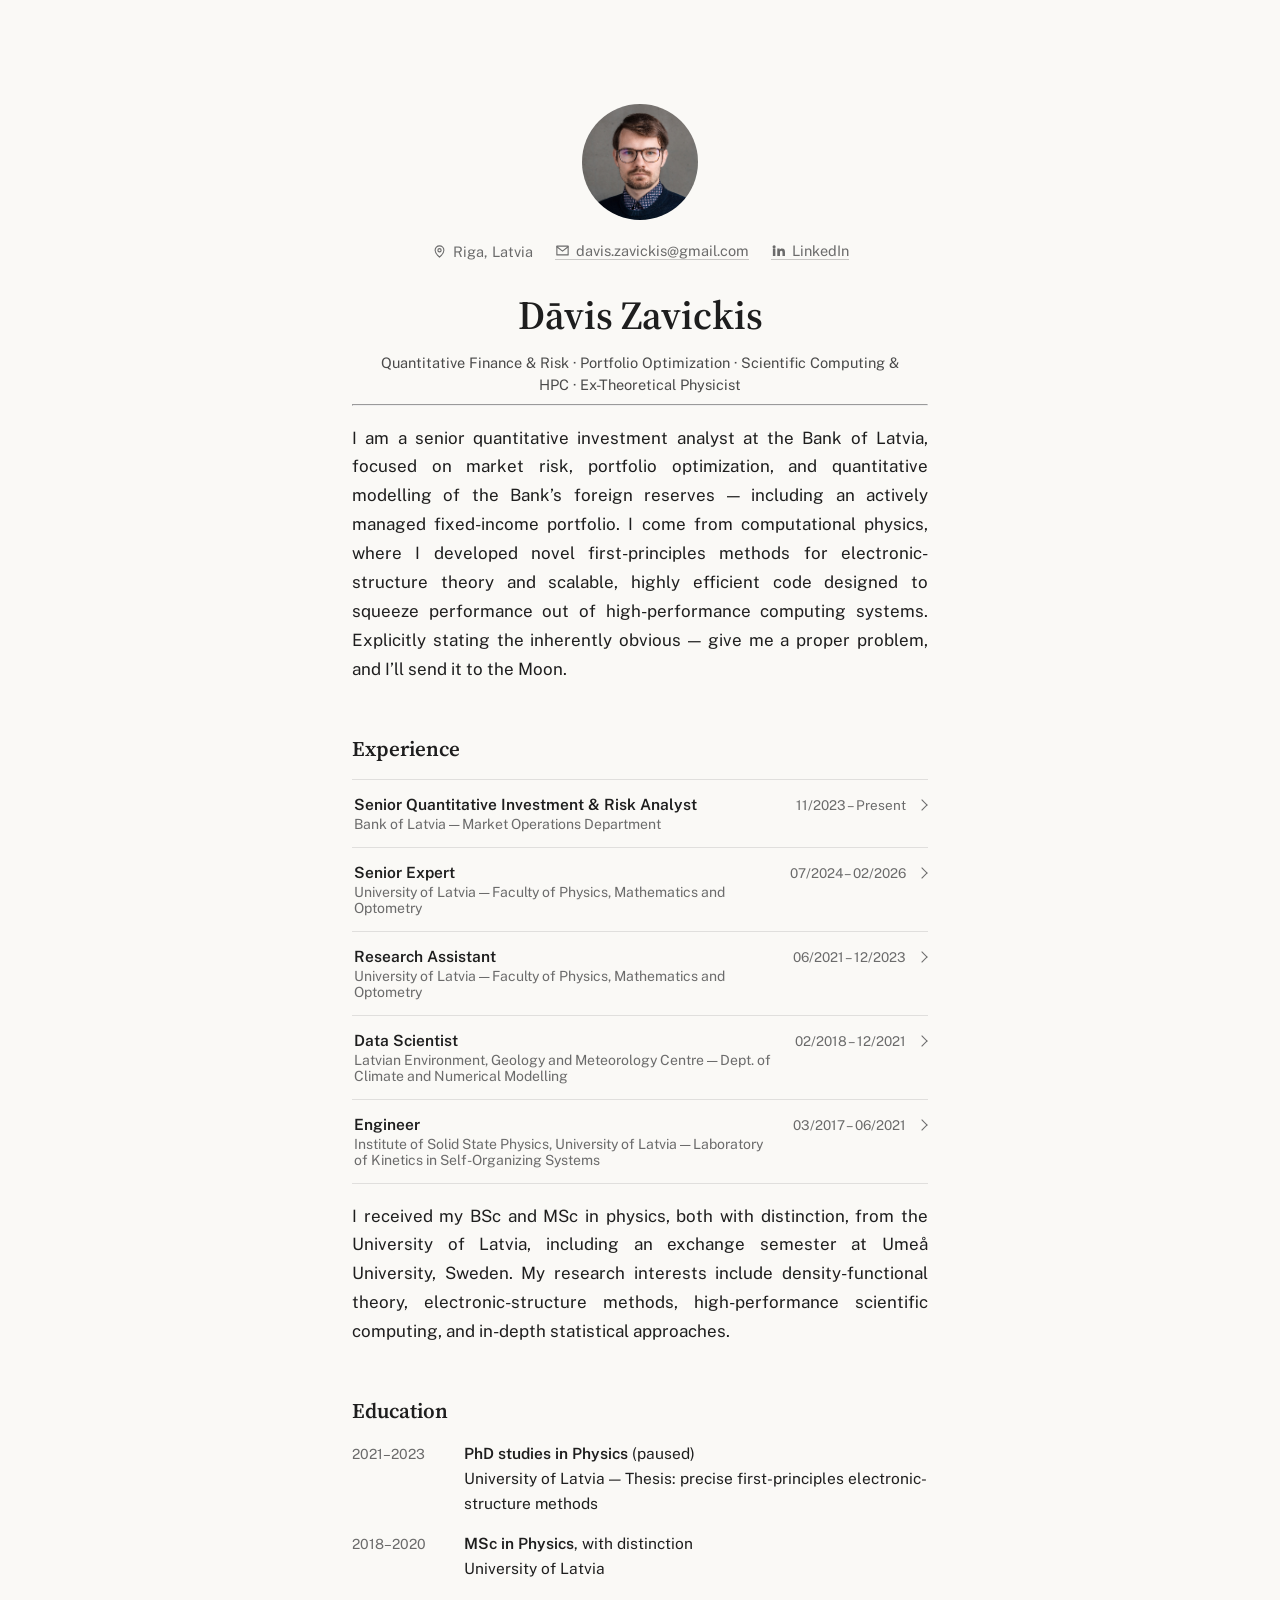
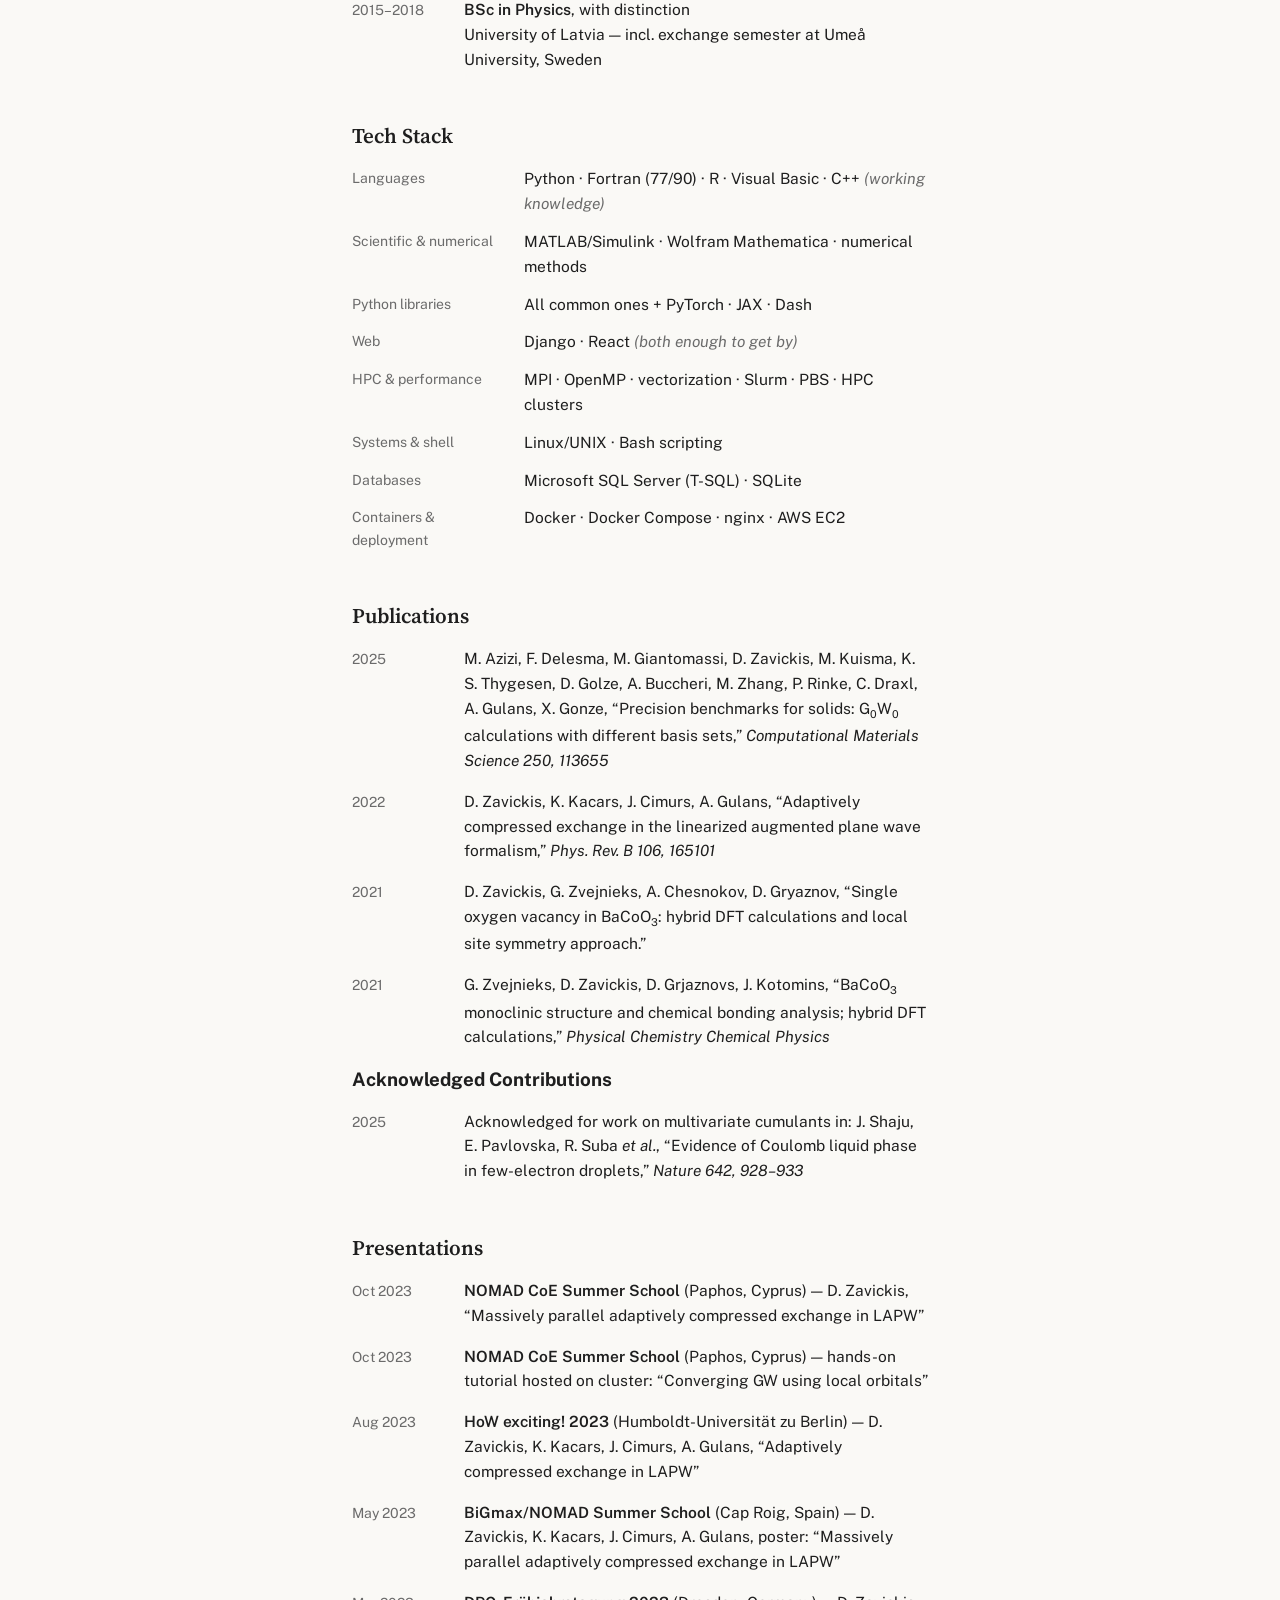
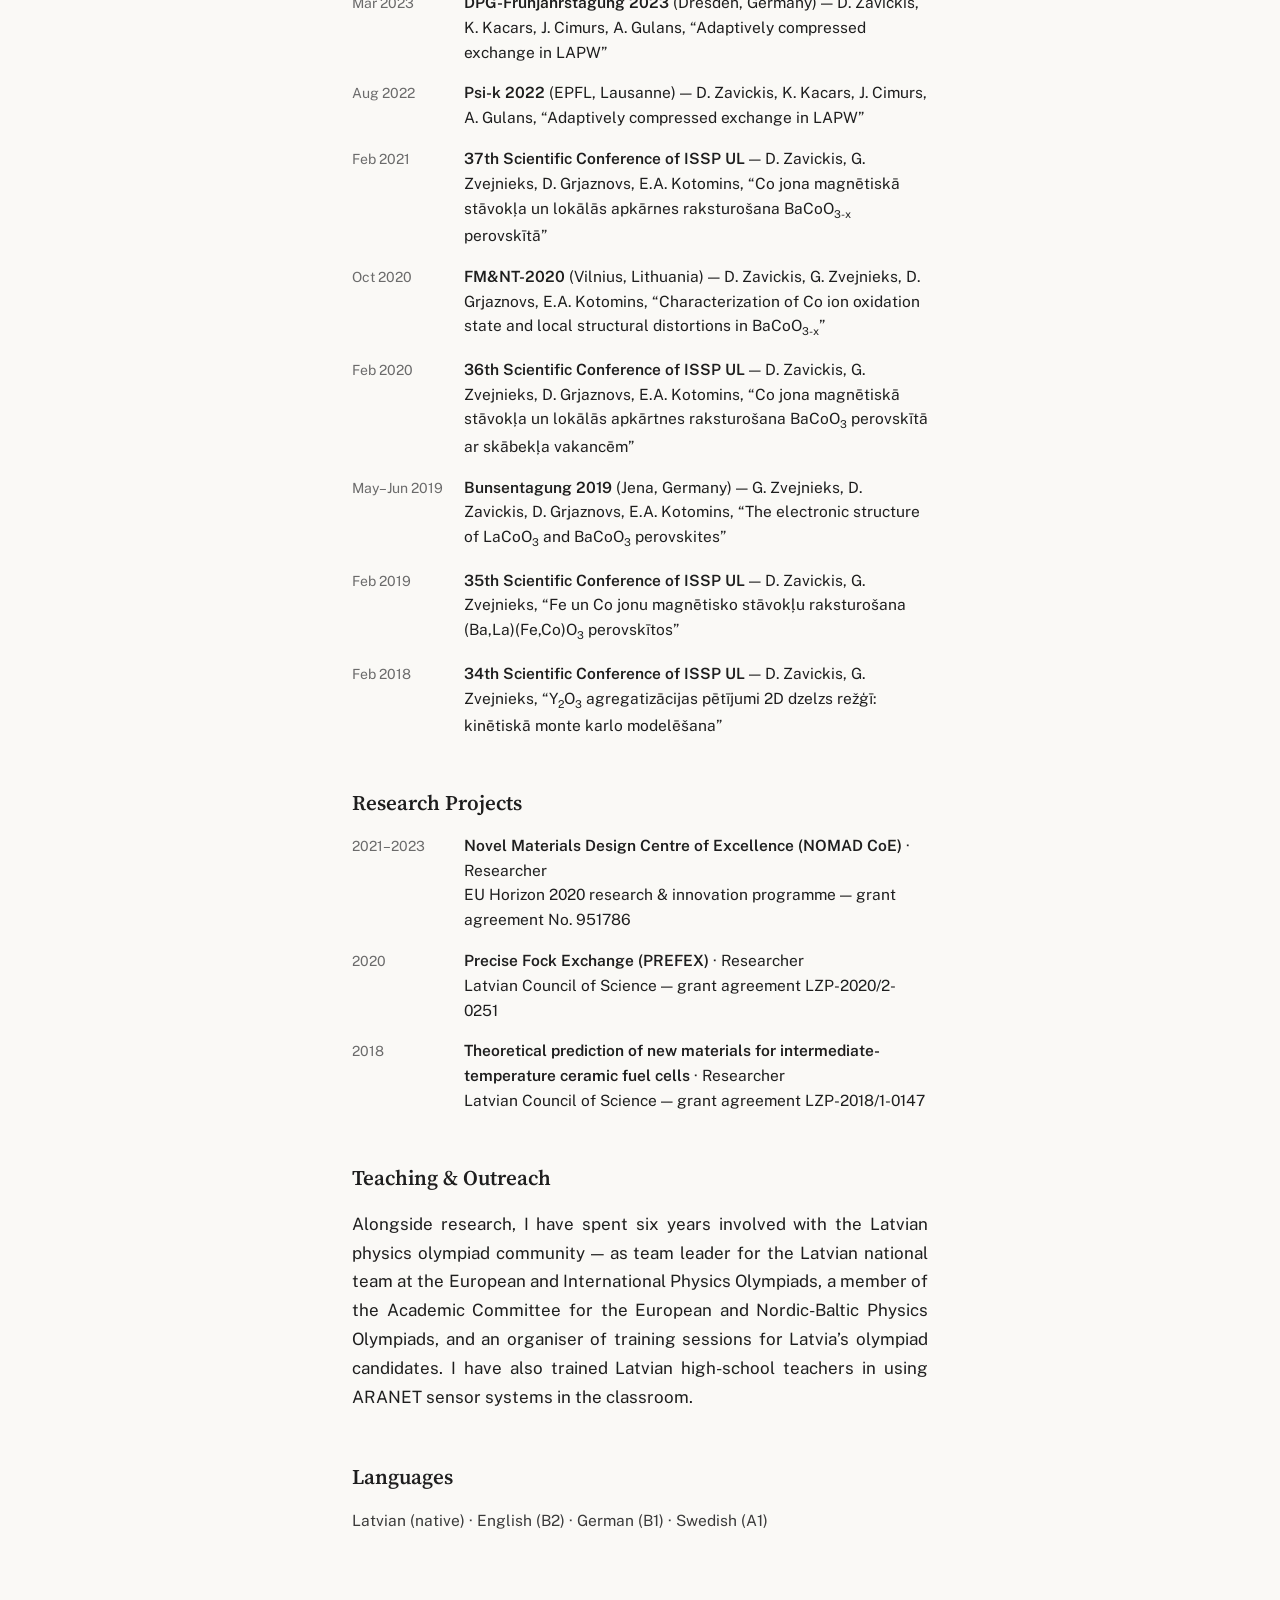
==== commit eeb5ef33: "Exp date edit in research projects" ====
--- a/index.html
+++ b/index.html
@@ -346,7 +346,7 @@
   <h2>Research Projects</h2>
 
   <div class="entry">
-    <div class="year">2021&ndash;now</div>
+    <div class="year">2021&ndash;2023</div>
     <div><strong>Novel Materials Design Centre of Excellence (NOMAD CoE)</strong> &middot; Researcher<br>EU Horizon 2020 research &amp; innovation programme &mdash; grant agreement No. 951786</div>
   </div>
   <div class="entry">
